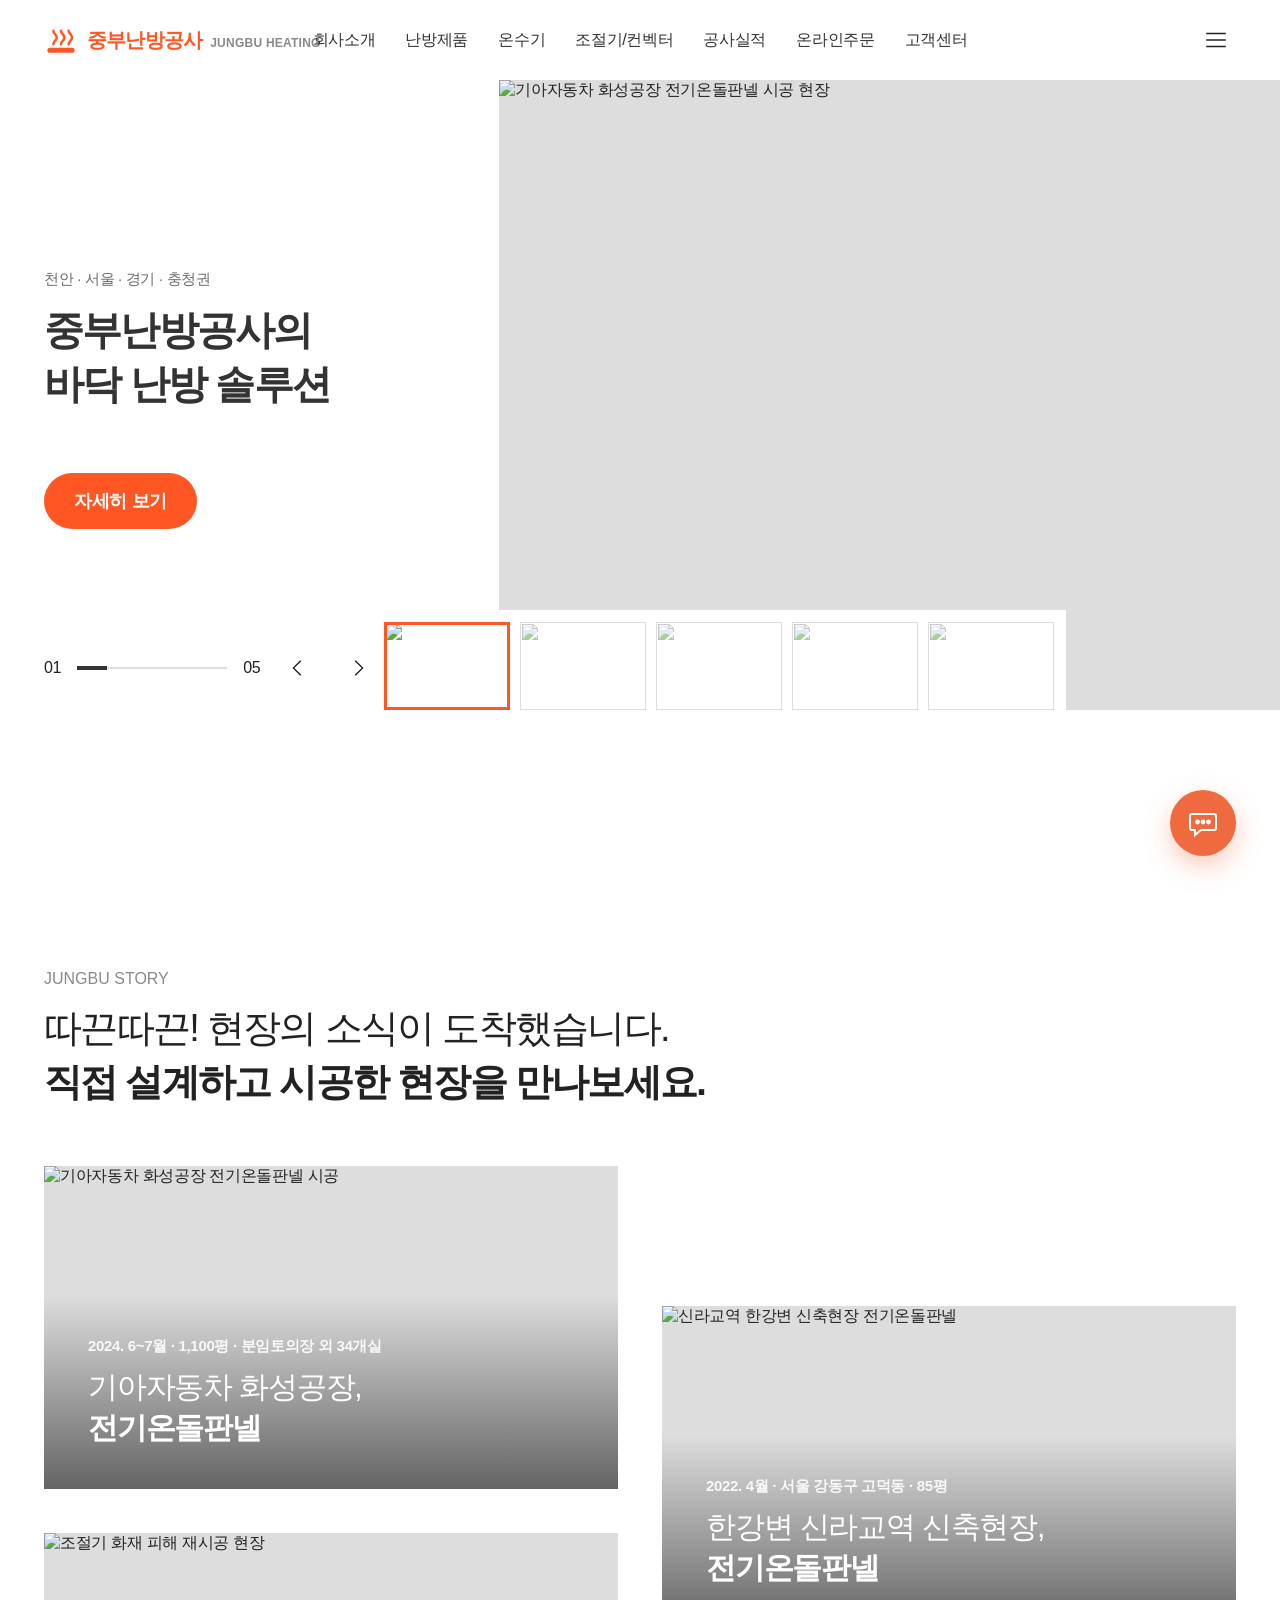
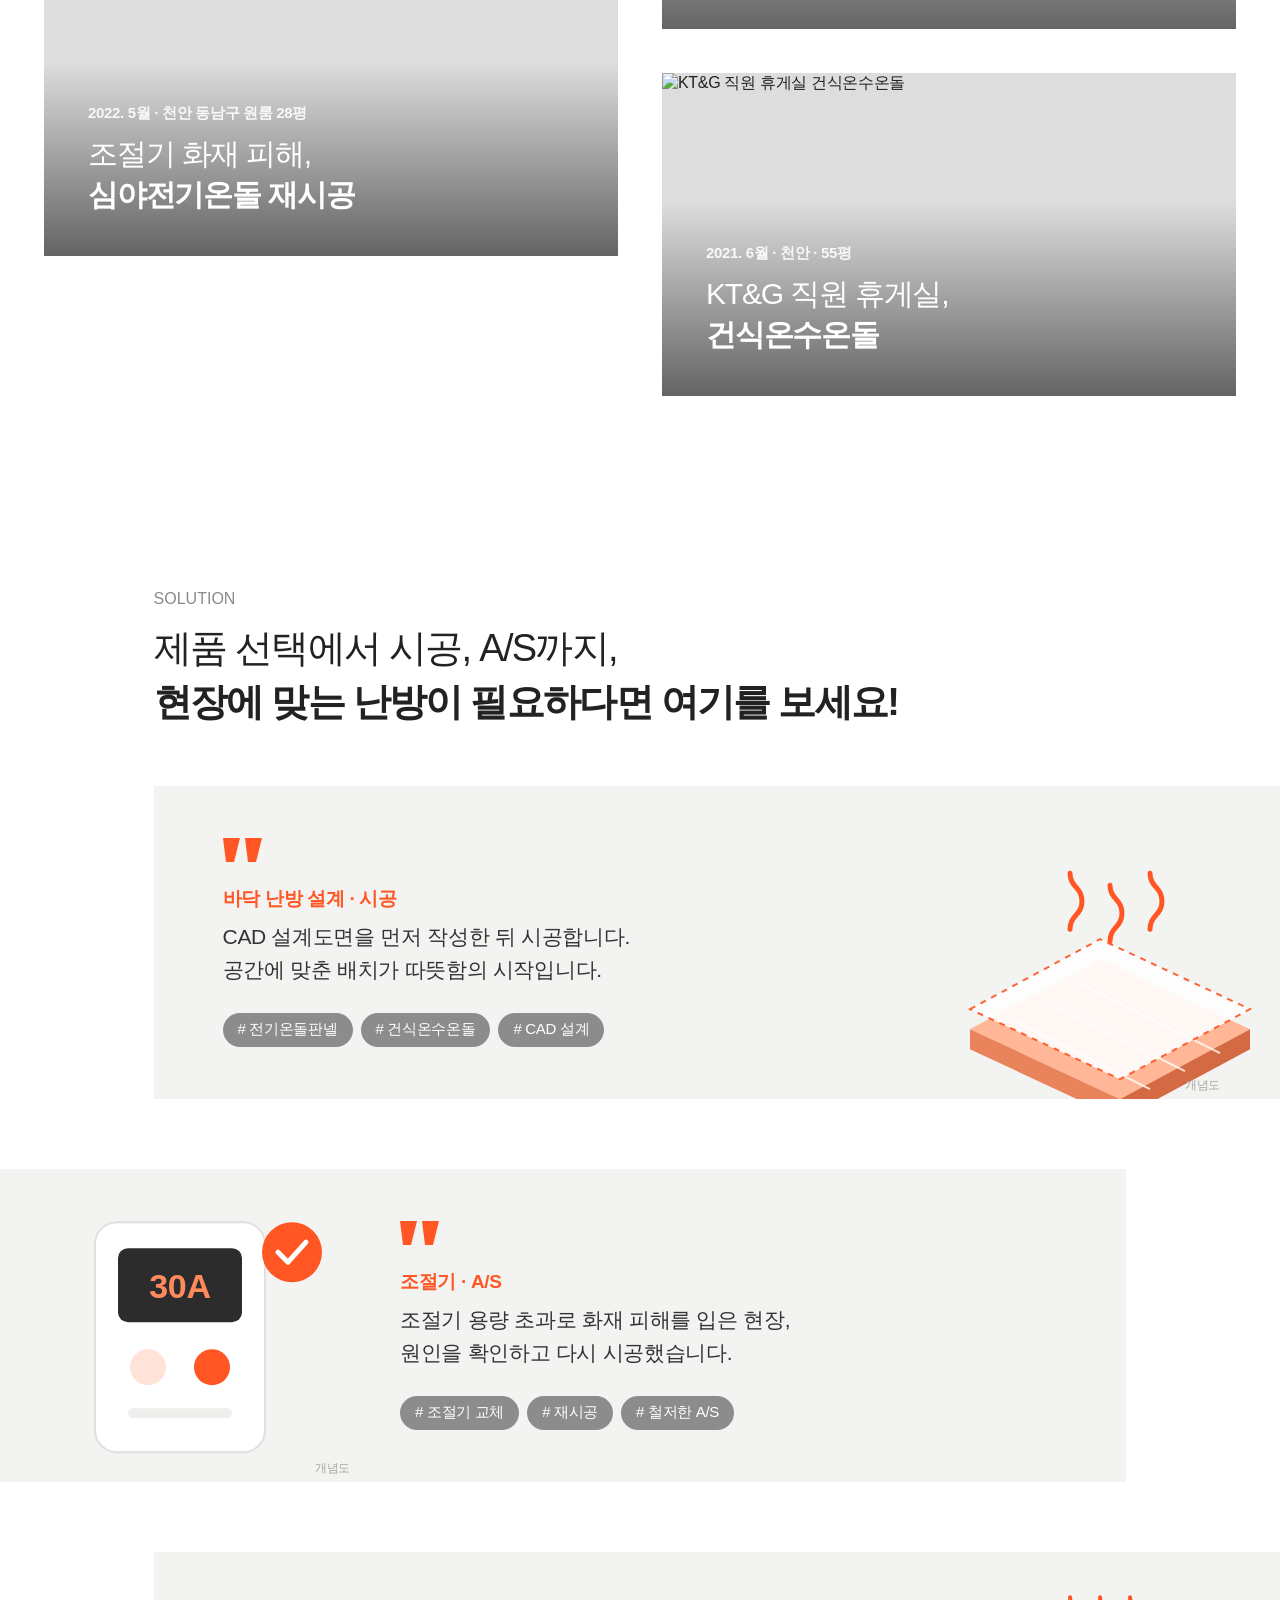
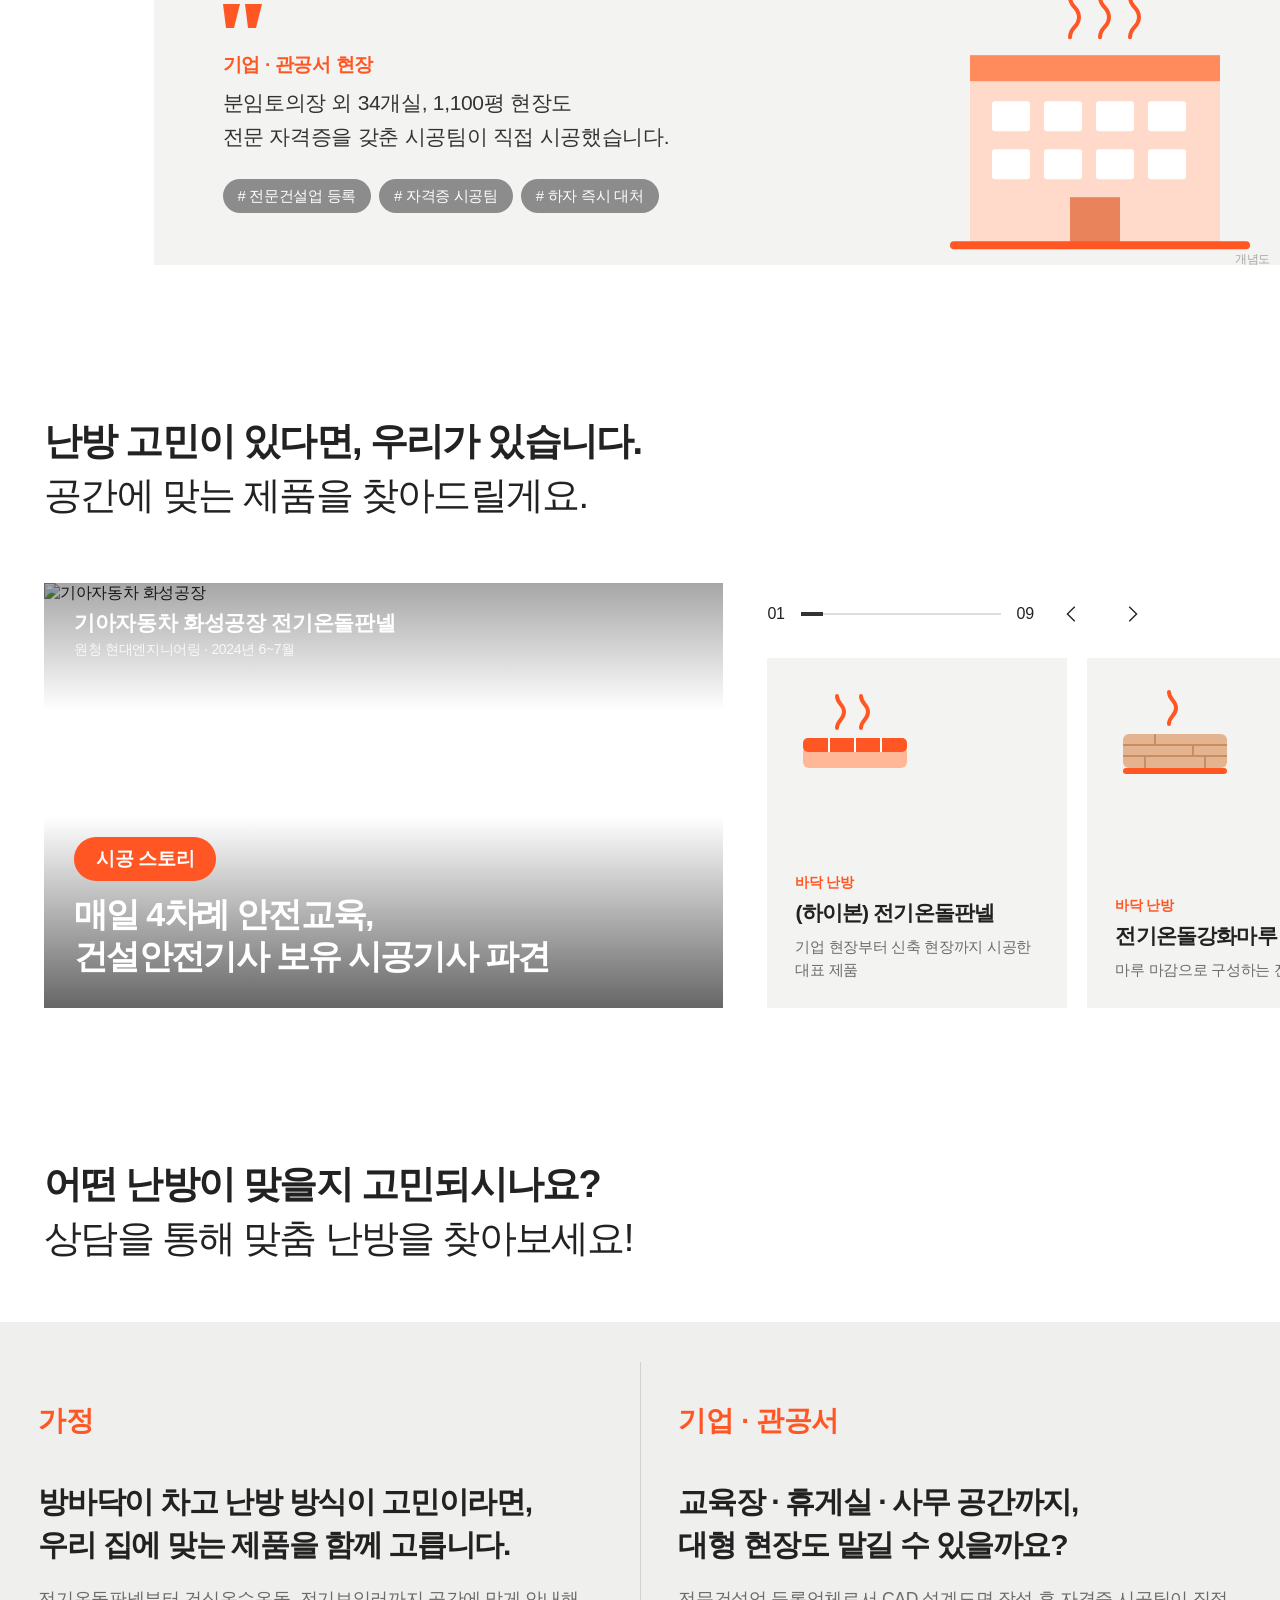
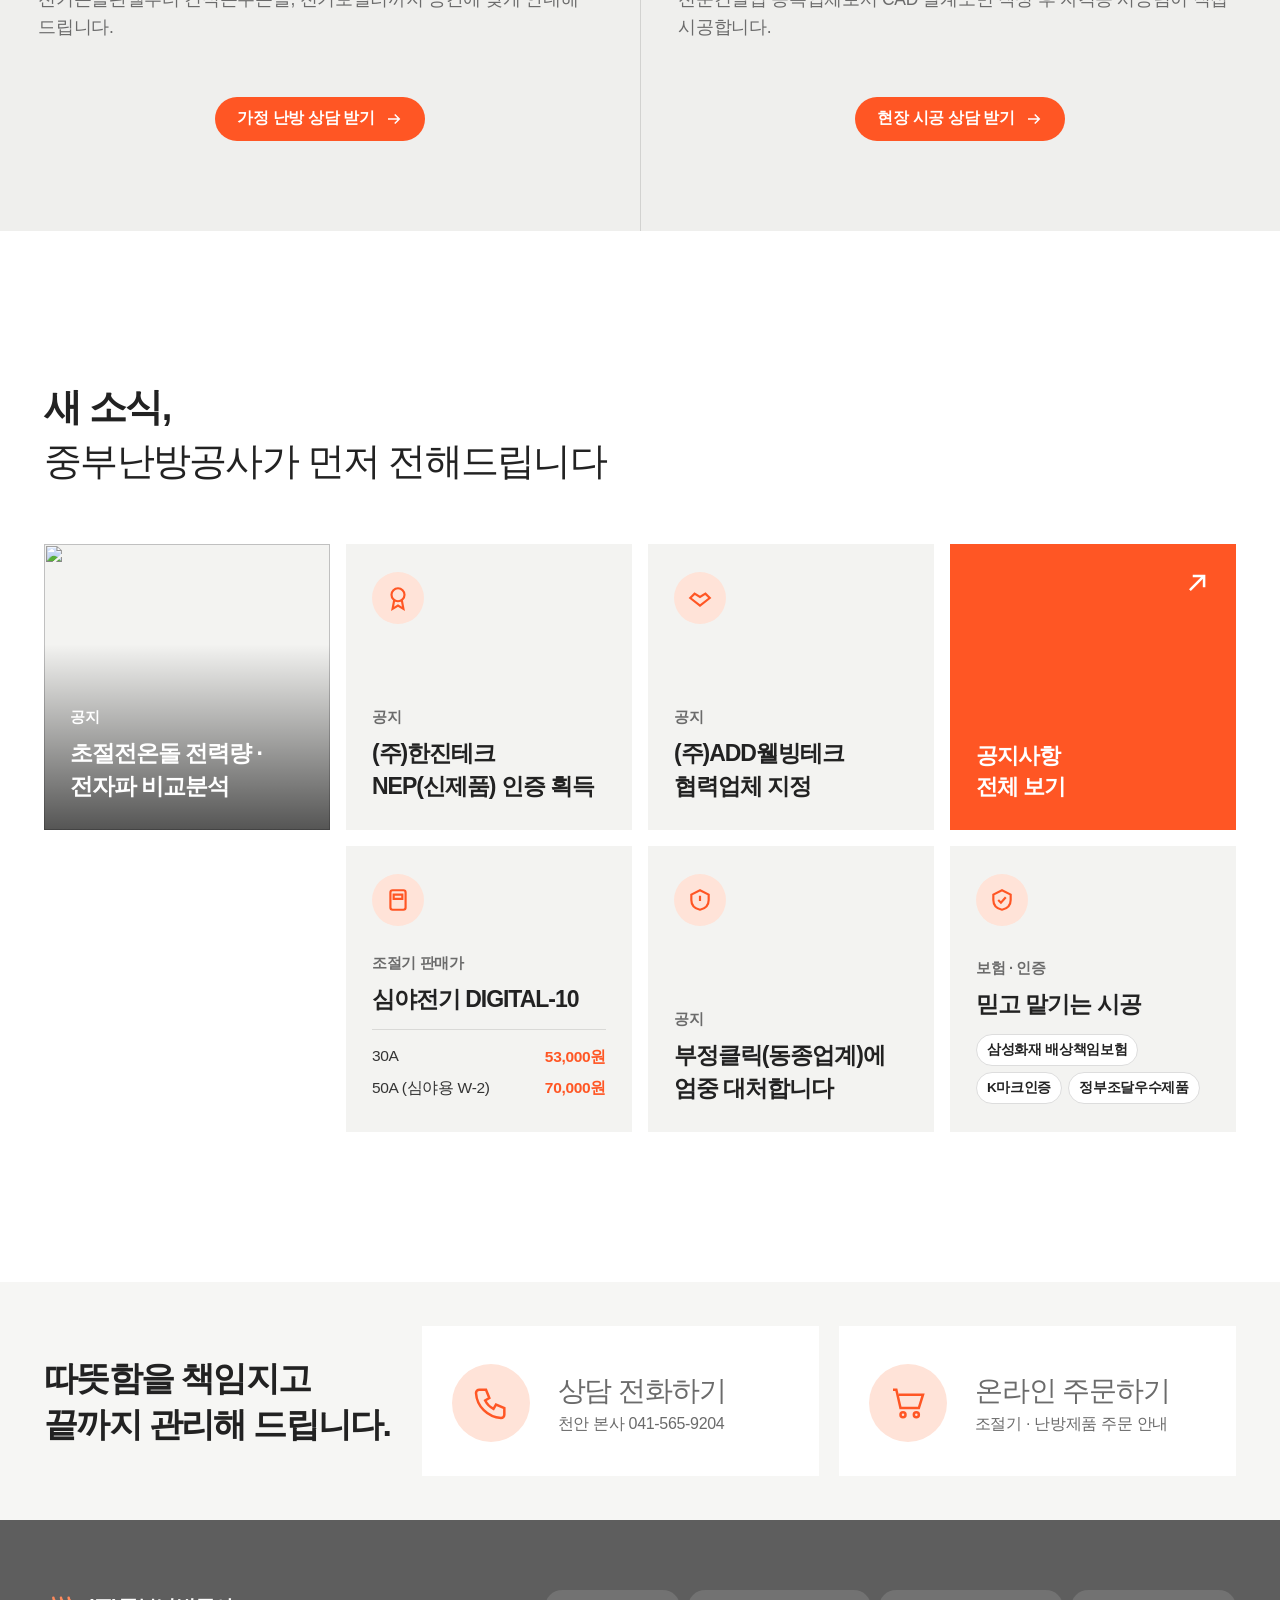
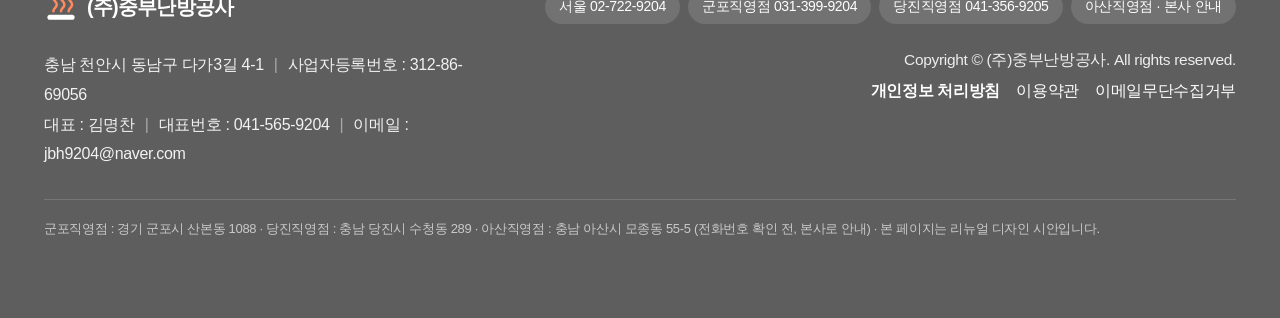
==== b.html @ 0372241b "A·B 시안 페이지 추가" ====
<!doctype html>
<html lang="ko">
<head>
<meta name="robots" content="noindex,nofollow">
<meta charset="utf-8">
<meta name="viewport" content="width=device-width, initial-scale=1">
<title>중부난방공사 · B안 360 솔루션 스타일</title>
<link rel="preconnect" href="https://cdn.jsdelivr.net">
<link rel="stylesheet" href="https://cdn.jsdelivr.net/gh/orioncactus/pretendard@v1.3.9/dist/web/variable/pretendardvariable-dynamic-subset.min.css">
<style>
:root{--or:#FF5624;--or2:#F06A3F;--ink:#222;--ink2:#333;--sub:#6B6B6B;--gr:#F3F3F1;--gr2:#EFEFED;--line:#E2E2E0;--pad:70px}
*{box-sizing:border-box;margin:0;padding:0}
html{scroll-behavior:smooth}
body{font-family:"Pretendard Variable",Pretendard,-apple-system,sans-serif;color:var(--ink);background:#fff;letter-spacing:-.02em;-webkit-font-smoothing:antialiased;overflow-x:hidden;word-break:keep-all}
body.no-scroll{overflow:hidden}
a{color:inherit;text-decoration:none}
button{font:inherit;color:inherit;background:none;border:0;cursor:pointer}
img{display:block;max-width:100%}
ul{list-style:none}
.wrap{padding:0 var(--pad)}

/* header */
.hd{position:fixed;left:0;right:0;top:0;z-index:50;height:80px;display:flex;align-items:center;padding:0 var(--pad);transition:background .3s,box-shadow .3s}
.hd.is-scrolled{background:rgba(255,255,255,.88);backdrop-filter:blur(10px);-webkit-backdrop-filter:blur(10px)}
.logo{display:flex;align-items:center;gap:9px;transition:opacity .3s}
.logo svg{width:34px;height:34px}
.logo b{font-size:20px;font-weight:800;color:var(--or);letter-spacing:-.04em}
.logo small{font-size:12px;color:#8a8a8a;font-weight:600;margin-left:8px;letter-spacing:.02em}
.hd .logo{opacity:0;pointer-events:none}
.hd.is-scrolled .logo{opacity:1;pointer-events:auto}
.gnb{position:absolute;left:50%;transform:translateX(-50%);display:flex;gap:46px}
.gnb a{font-size:17px;font-weight:500;color:var(--ink2);white-space:nowrap;padding:6px 0;position:relative}
.gnb a::after{content:"";position:absolute;left:0;right:0;bottom:0;height:2px;background:var(--or);transform:scaleX(0);transition:transform .25s}
.gnb a:hover::after{transform:scaleX(1)}
.hd-r{margin-left:auto;display:flex;align-items:center;gap:18px}
.ic-btn{width:40px;height:40px;display:grid;place-items:center}
.ic-btn svg{width:26px;height:26px}
.hd-tel{display:none}

/* drawer */
.drawer{position:fixed;inset:0;z-index:90;background:#fff;opacity:0;visibility:hidden;transition:.3s;overflow:auto}
.drawer.open{opacity:1;visibility:visible}
.drawer-hd{height:80px;display:flex;align-items:center;justify-content:space-between;padding:0 var(--pad)}
.drawer-bd{padding:40px var(--pad) 60px;display:grid;grid-template-columns:repeat(4,1fr);gap:44px 40px}
.drawer-bd h3{font-size:22px;font-weight:700;margin-bottom:16px}
.drawer-bd li a{display:block;font-size:16px;color:var(--sub);padding:6px 0}
.drawer-bd li a:hover{color:var(--or)}
.drawer-tel{grid-column:1/-1;border-top:1px solid var(--line);padding-top:28px;display:flex;flex-wrap:wrap;gap:12px}

/* pill btn */
.pill{display:inline-flex;align-items:center;gap:10px;height:56px;padding:0 30px;border-radius:999px;background:var(--or);color:#fff;font-size:18px;font-weight:700;transition:background .2s}
.pill:hover{background:#E8481A}
.pill svg{width:18px;height:18px}
.pill--sm{height:44px;font-size:15.5px;padding:0 22px}
.chip{display:inline-flex;align-items:center;height:42px;padding:0 18px;border-radius:999px;border:1px solid var(--line);font-size:15px;font-weight:600;background:#fff}
.chip:hover{border-color:var(--or);color:var(--or)}

/* hero */
.hero{position:relative;height:820px;padding-top:80px}
.hero-ph{position:absolute;left:39%;right:0;top:80px;bottom:110px;overflow:hidden;background:#ddd}
.hero-ph img{position:absolute;inset:0;width:100%;height:100%;object-fit:cover;opacity:0;transition:opacity .9s ease,transform 6s ease;transform:scale(1.04)}
.hero-ph img.on{opacity:1;transform:scale(1)}
.hero-txt{position:absolute;left:var(--pad);top:270px;width:min(36%,500px)}
.hero-txt .cap{display:block;font-size:15px;color:var(--sub);margin-bottom:14px;font-weight:500}
.hero-txt h1{font-size:46px;line-height:1.36;font-weight:700;letter-spacing:-.045em;color:var(--ink2);min-height:126px}
.hero-txt .pill{margin-top:44px}
.h-slide{display:none}
.h-slide.on{display:block;animation:fadeUp .7s ease}
@keyframes fadeUp{from{opacity:0;transform:translateY(14px)}to{opacity:1;transform:none}}
.hero-ctrl{position:absolute;left:var(--pad);bottom:130px;display:flex;align-items:center;gap:16px;font-size:16px;font-weight:500}
.prog{width:150px;height:2px;background:#DDD;position:relative}
.prog i{position:absolute;left:0;top:-1px;height:4px;background:var(--ink2);width:20%;transition:width .5s}
.arw{width:44px;height:44px;display:grid;place-items:center}
.arw svg{width:22px;height:22px}
.hero-thumbs{position:absolute;left:30%;bottom:110px;display:flex;gap:10px;background:#fff;padding:12px 12px 0 0}
.hero-thumbs button{width:126px;height:88px;overflow:hidden;position:relative;opacity:.55;transition:opacity .25s}
.hero-thumbs button.on{opacity:1}
.hero-thumbs button.on::after{content:"";position:absolute;inset:0;border:3px solid var(--or)}
.hero-thumbs img{width:100%;height:100%;object-fit:cover}

/* sections */
.sec{padding-top:150px}
.lab{font-size:16px;color:#8A8A8A;font-weight:500;letter-spacing:0;margin-bottom:14px;display:block}
.h2{font-size:38px;line-height:1.42;font-weight:300;letter-spacing:-.045em}
.h2 b{font-weight:700;display:block}
.h2--bf b{display:inline}
.lead{font-size:18px;color:var(--sub);margin-top:16px;line-height:1.6}

/* story */
.story{display:grid;grid-template-columns:1fr 1fr;gap:0 44px;margin-top:56px}
.story .col2{padding-top:140px}
.st-card{position:relative;display:block;overflow:hidden;aspect-ratio:16/9;margin-bottom:44px;background:#ddd}
.st-card img{width:100%;height:100%;object-fit:cover;transition:transform .6s}
.st-card:hover img{transform:scale(1.04)}
.st-card::before{content:"";position:absolute;inset:0;background:linear-gradient(180deg,rgba(0,0,0,0) 40%,rgba(0,0,0,.55));z-index:1}
.st-card .t{position:absolute;left:44px;bottom:40px;right:40px;color:#fff;z-index:2}
.st-card .t small{display:block;font-size:15px;font-weight:600;margin-bottom:10px;opacity:.9}
.st-card .t strong{display:block;font-size:30px;line-height:1.38;font-weight:300;letter-spacing:-.04em}
.st-card .t strong b{font-weight:700}
.ref-note{position:absolute;right:14px;top:12px;z-index:2;font-size:12px;background:rgba(0,0,0,.45);color:#fff;padding:3px 8px;border-radius:4px}

/* solution */
.sol-head{padding-left:25.5%}
.sol{margin-top:56px;display:flex;flex-direction:column;gap:70px}
.sol-p{position:relative;background:var(--gr);display:grid;grid-template-columns:1fr 360px;align-items:end;min-height:300px}
.sol-p:nth-child(odd){margin-left:25%}
.sol-p:nth-child(even){margin-right:23%;grid-template-columns:360px 1fr}
.sol-p .tx{padding:52px 60px 52px 9%}
.sol-p:nth-child(even) .tx{order:2;padding-left:40px}
.q{width:40px;height:24px;color:var(--or)}
.sol-p .k{display:block;color:var(--or);font-size:19px;font-weight:700;margin:20px 0 8px}
.sol-p p{font-size:21px;line-height:1.6;color:var(--ink2)}
.tags{display:flex;flex-wrap:wrap;gap:8px;margin-top:26px}
.tags span{height:34px;padding:0 15px;border-radius:999px;background:#8C8C8C;color:#fff;font-size:15px;display:inline-flex;align-items:center}
.sol-p .il{align-self:stretch;position:relative}
.sol-p .il svg{position:absolute;left:0;right:0;bottom:0;width:100%;height:calc(100% + 40px)}

/* help: photo + product slider */
.help{display:grid;grid-template-columns:57% 1fr;gap:44px;margin-top:60px;align-items:end}
.help-ph{position:relative;aspect-ratio:16/10;overflow:hidden;display:block}
.help-ph img{width:100%;height:100%;object-fit:cover}
.help-ph::before{content:"";position:absolute;inset:0;background:linear-gradient(180deg,rgba(0,0,0,.35),rgba(0,0,0,0) 30%,rgba(0,0,0,0) 55%,rgba(0,0,0,.6))}
.help-ph .top{position:absolute;left:30px;top:26px;color:#fff;z-index:1;font-size:21px;font-weight:700}
.help-ph .top small{display:block;font-size:14px;font-weight:500;opacity:.85;margin-top:4px}
.help-ph .bt{position:absolute;left:30px;bottom:30px;z-index:1;color:#fff}
.help-ph .badge{display:inline-flex;height:44px;align-items:center;padding:0 22px;border-radius:999px;background:var(--or);font-size:19px;font-weight:700;margin-bottom:12px}
.help-ph .bt strong{display:block;font-size:34px;font-weight:800;letter-spacing:-.05em;line-height:1.25}
.pslide{min-width:0;margin-right:calc(var(--pad) * -1)}
#product{overflow:hidden}
.pslide-ctrl{display:flex;align-items:center;gap:16px;font-size:16px;font-weight:500;margin-bottom:22px}
.pslide-ctrl .prog{width:200px}
.ptrack{display:flex;gap:20px;overflow:hidden;scroll-behavior:smooth}
.pcard{flex:0 0 300px;background:var(--gr);padding:30px 28px 26px;display:flex;flex-direction:column;min-height:350px}
.pcard svg{width:120px;height:96px;margin-bottom:auto}
.pcard small{color:var(--or);font-weight:700;font-size:14px;margin-top:26px}
.pcard strong{font-size:21px;line-height:1.4;font-weight:700;margin-top:6px;letter-spacing:-.04em}
.pcard span{font-size:15px;color:var(--sub);margin-top:8px;line-height:1.55}

/* diagnose */
.diag-head{padding-top:150px;padding-bottom:56px}
.diag{background:var(--gr2);display:grid;grid-template-columns:1fr 1fr}
.diag > div{padding:80px 6% 90px;position:relative;display:flex;flex-direction:column}
.diag > div + div::before{content:"";position:absolute;left:0;top:40px;bottom:0;width:1px;background:#D2D2D0}
.diag .k{color:var(--or);font-size:28px;font-weight:700}
.diag h3{font-size:30px;line-height:1.45;font-weight:700;margin:40px 0 18px;letter-spacing:-.045em}
.diag p{font-size:17.5px;color:var(--sub);line-height:1.6}
.diag .pill{align-self:center;margin-top:56px}

/* news grid */
.news{display:grid;grid-template-columns:repeat(4,1fr);gap:16px;margin-top:56px}
.nc{position:relative;aspect-ratio:1/1;overflow:hidden;display:flex;flex-direction:column;justify-content:flex-end;padding:28px 26px;background:var(--gr)}
.nc img{position:absolute;inset:0;width:100%;height:100%;object-fit:cover}
.nc.ph::before{content:"";position:absolute;inset:0;background:linear-gradient(180deg,rgba(0,0,0,0) 35%,rgba(0,0,0,.65));z-index:1}
.nc > *:not(img){position:relative;z-index:2}
.nc small{font-size:14.5px;font-weight:600;color:var(--sub);margin-bottom:10px}
.nc strong{font-size:23px;line-height:1.42;font-weight:700;letter-spacing:-.045em}
.nc.ph small,.nc.ph strong{color:#fff}
.nc .ico{position:absolute;left:26px;top:28px;width:52px;height:52px;border-radius:50%;background:#FFE3D8;display:grid;place-items:center;color:var(--or)}
.nc .ico svg{width:26px;height:26px}
.nc.or{background:var(--or);color:#fff;width:50%;justify-self:start}
.nc.or strong{font-size:22px}
.nc.or .ar{position:absolute;right:22px;top:22px;width:34px;height:34px}
.nc.or{width:auto}
.nc.price ul{margin-top:14px;border-top:1px solid #D9D9D7;padding-top:12px}
.nc.price li{display:flex;justify-content:space-between;font-size:15.5px;padding:5px 0;color:var(--ink2)}
.nc.price li b{color:var(--or)}
.nc .badges{display:flex;flex-wrap:wrap;gap:6px;margin-top:14px}
.nc .badges span{font-size:13.5px;font-weight:600;padding:6px 10px;border-radius:999px;background:#fff;border:1px solid #DDD}
.news .sp{grid-column:1}

/* cta band */
.cta{background:#F6F6F4;margin-top:150px;padding:44px var(--pad);display:grid;grid-template-columns:30% 1fr 1fr;gap:20px;align-items:center}
.cta h2{font-size:34px;line-height:1.38;font-weight:700;letter-spacing:-.05em}
.cta a{background:#fff;display:flex;align-items:center;gap:28px;padding:34px 30px;min-height:140px;transition:box-shadow .2s}
.cta a:hover{box-shadow:0 8px 30px rgba(0,0,0,.07)}
.cta .ci{flex:0 0 78px;height:78px;border-radius:50%;background:#FFE3D8;display:grid;place-items:center;color:var(--or)}
.cta .ci svg{width:40px;height:40px}
.cta strong{display:block;font-size:28px;font-weight:500;letter-spacing:-.04em}
.cta span{display:block;font-size:16px;color:var(--sub);margin-top:4px}

/* footer */
.ft{background:#5E5E5E;color:#fff;padding:70px var(--pad) 80px;display:grid;grid-template-columns:1fr auto;gap:30px 60px}
.ft .logo b{color:#fff}
.ft .logo small{color:#ddd}
.ft address{font-style:normal;font-size:16px;line-height:1.85;margin-top:26px;color:#F2F2F2}
.ft address i{font-style:normal;opacity:.5;margin:0 10px}
.ft-r{text-align:right;display:flex;flex-direction:column;align-items:flex-end}
.ft-tels{display:flex;flex-wrap:wrap;gap:8px;justify-content:flex-end}
.ft-tels a{font-size:14px;padding:8px 14px;border-radius:999px;background:rgba(255,255,255,.12)}
.ft-tels a:hover{background:rgba(255,255,255,.22)}
.ft-r p{font-size:15.5px;margin-top:26px;color:#EEE}
.ft-links{display:flex;gap:16px;margin-top:10px;font-size:15.5px}
.ft-links a:first-child{font-weight:700}
.ft-note{grid-column:1/-1;font-size:13px;color:#C9C9C9;border-top:1px solid rgba(255,255,255,.15);padding-top:20px}

/* floating chat */
.fab{position:fixed;right:44px;bottom:44px;z-index:60;width:66px;height:66px;border-radius:50%;background:var(--or2);color:#fff;display:grid;place-items:center;box-shadow:0 10px 26px rgba(240,106,63,.35)}
.fab svg{width:34px;height:34px}
.fab-pop{position:fixed;right:44px;bottom:124px;z-index:60;width:300px;background:#fff;border-radius:18px;box-shadow:0 18px 50px rgba(0,0,0,.16);padding:22px 22px 14px;opacity:0;visibility:hidden;transform:translateY(10px);transition:.25s}
.fab-pop.open{opacity:1;visibility:visible;transform:none}
.fab-pop h4{font-size:18px;font-weight:700}
.fab-pop p{font-size:14px;color:var(--sub);margin:4px 0 12px}
.fab-pop a{display:flex;justify-content:space-between;padding:11px 2px;border-top:1px solid #EEE;font-size:15px}
.fab-pop a b{color:var(--or);font-weight:700}
.fab-pop .na{font-size:12.5px;color:#999;padding:8px 2px 0;margin:0}

/* responsive */
@media (max-width:1280px){
  :root{--pad:44px}
  .gnb{gap:30px}.gnb a{font-size:16px}
  .hero-txt h1{font-size:40px}
  .sol-p:nth-child(odd){margin-left:12%}.sol-p:nth-child(even){margin-right:12%}
  .sol-head{padding-left:12%}
}
@media (max-width:1080px){
  .gnb{display:none}
  .hd .logo{opacity:1;pointer-events:auto}
  .hd-tel{display:grid}
}
@media (max-width:900px){
  :root{--pad:20px}
  .hd{height:62px;background:rgba(255,255,255,.94)}
  .logo b{font-size:18px}.logo svg{width:30px;height:30px}.hd .logo small{display:none}
  .hero{height:auto;padding-top:62px}
  .hero-txt{position:relative;left:auto;top:auto;width:auto;padding:36px var(--pad) 0}
  .hero-txt h1{font-size:30px;min-height:82px}
  .hero-txt .pill{margin-top:22px;height:48px;font-size:16px;padding:0 24px}
  .hero-ph{position:relative;left:auto;top:auto;bottom:auto;height:260px;margin-top:30px;margin-left:var(--pad)}
  .hero-thumbs{display:none}
  .hero-ctrl{position:relative;left:auto;bottom:auto;padding:18px var(--pad) 0}
  .prog{flex:1}
  .sec{padding-top:90px}
  .h2{font-size:26px}
  .lab{font-size:14px}
  .story{grid-template-columns:1fr;margin-top:32px}
  .story .col2{padding-top:0}
  .st-card{margin-bottom:16px}
  .st-card .t{left:20px;bottom:20px;right:20px}
  .st-card .t strong{font-size:21px}
  .sol-head{padding-left:var(--pad)}
  .sol{gap:16px;margin-top:32px}
  .sol-p,.sol-p:nth-child(even),.sol-p:nth-child(odd){grid-template-columns:1fr;margin:0}
  .sol-p .tx,.sol-p:nth-child(even) .tx{order:2;padding:0 var(--pad) 34px}
  .sol-p .il{order:1;height:190px}
  .sol-p .il svg{height:100%}
  .sol-p p{font-size:17px}
  .tags span{font-size:13.5px;height:30px;padding:0 12px}
  .help{grid-template-columns:1fr;gap:34px;margin-top:32px}
  .help-ph .bt strong{font-size:22px}.help-ph .top{font-size:17px;left:20px;top:18px}.help-ph .bt{left:20px;bottom:20px}
  .help-ph .badge{height:36px;font-size:15px;padding:0 16px}
  .help-ph{aspect-ratio:4/3}
  .pslide{margin-right:calc(var(--pad) * -1)}
  .pslide-ctrl .prog{flex:1;width:auto}
  .ptrack{overflow-x:auto;scroll-snap-type:x mandatory;padding-right:var(--pad);scrollbar-width:none}
  .ptrack::-webkit-scrollbar{display:none}
  .pcard{flex-basis:240px;min-height:290px;scroll-snap-align:start}
  .diag-head{padding-top:90px;padding-bottom:32px}
  .diag{grid-template-columns:1fr}
  .diag > div{padding:44px var(--pad) 50px}
  .diag > div + div::before{left:var(--pad);right:var(--pad);top:0;width:auto;height:1px}
  .diag .k{font-size:22px}
  .diag h3{font-size:22px;margin:20px 0 12px}
  .diag p{font-size:15.5px}
  .diag .pill{align-self:flex-start;margin-top:26px}
  .news{grid-template-columns:1fr 1fr;gap:10px;margin-top:32px}
  .news .sp{display:none}
  .nc{padding:18px 16px}
  .nc strong{font-size:17px}
  .nc small{font-size:12.5px}
  .nc .ico{left:16px;top:18px;width:42px;height:42px}
  .nc.price,.nc.cert{grid-column:1/-1;aspect-ratio:auto;min-height:0}
  .nc.wide{grid-column:1/-1;aspect-ratio:auto;min-height:170px}
  .nc .ico{position:relative;left:auto;top:auto;margin-bottom:auto;flex:none}
  .nc.price .ico,.nc.cert .ico,.nc.wide .ico{margin-bottom:20px}
  .ft address br{display:none}
  .cta{grid-template-columns:1fr;margin-top:90px;padding:40px var(--pad)}
  .cta h2{font-size:24px;margin-bottom:6px}
  .cta a{padding:22px 20px;gap:18px;min-height:0}
  .cta .ci{flex-basis:58px;height:58px}.cta .ci svg{width:30px;height:30px}
  .cta strong{font-size:21px}.cta span{font-size:14px}
  .ft{grid-template-columns:1fr;padding:50px var(--pad) 110px}
  .ft address{font-size:14px}
  .ft address i{display:none}
  .ft address span{display:block}
  .ft-r{align-items:flex-start;text-align:left}
  .ft-tels{justify-content:flex-start}
  .fab{right:18px;bottom:18px;width:58px;height:58px}
  .fab-pop{right:18px;left:18px;width:auto;bottom:90px}
  .drawer-hd{height:62px}
  .drawer-bd{grid-template-columns:1fr 1fr;gap:30px 20px;padding:20px var(--pad) 40px}
  .drawer-bd h3{font-size:18px;margin-bottom:8px}
  .drawer-bd li a{font-size:14.5px;padding:4px 0}
}
</style>
</head>
<body>

<header class="hd" id="hd">
  <a class="logo" href="#top" aria-label="중부난방공사 홈">
    <svg viewBox="0 0 40 40" aria-hidden="true"><rect x="4" y="29" width="32" height="6" rx="3" fill="#FF5624"/><path d="M11 25c0-4 4-4 4-8s-4-4-4-8M20 25c0-4 4-4 4-8s-4-4-4-8M29 25c0-4 4-4 4-8s-4-4-4-8" fill="none" stroke="#FF5624" stroke-width="3" stroke-linecap="round"/></svg>
    <span><b>중부난방공사</b><small>JUNGBU HEATING</small></span>
  </a>
  <nav class="gnb" aria-label="주메뉴">
    <a href="#">회사소개</a><a href="#product">난방제품</a><a href="#product">온수기</a><a href="#news">조절기/컨벡터</a><a href="#story">공사실적</a><a href="#">온라인주문</a><a href="#contact">고객센터</a>
  </nav>
  <div class="hd-r">
    <a class="ic-btn hd-tel" href="tel:041-565-9204" aria-label="전화 상담 041-565-9204"><svg viewBox="0 0 24 24" fill="none" stroke="currentColor" stroke-width="1.6"><path d="M5 4h4l2 5-2.5 1.5a11 11 0 0 0 5 5L15 13l5 2v4a2 2 0 0 1-2 2A16 16 0 0 1 3 6a2 2 0 0 1 2-2"/></svg></a>
    <button class="ic-btn" id="menuBtn" aria-label="전체메뉴 열기" aria-expanded="false"><svg viewBox="0 0 24 24" fill="none" stroke="currentColor" stroke-width="1.6"><path d="M3 6h18M3 12h18M3 18h18"/></svg></button>
  </div>
</header>

<div class="drawer" id="drawer" aria-hidden="true">
  <div class="drawer-hd">
    <a class="logo" href="#top"><svg viewBox="0 0 40 40" aria-hidden="true"><rect x="4" y="29" width="32" height="6" rx="3" fill="#FF5624"/><path d="M11 25c0-4 4-4 4-8s-4-4-4-8M20 25c0-4 4-4 4-8s-4-4-4-8M29 25c0-4 4-4 4-8s-4-4-4-8" fill="none" stroke="#FF5624" stroke-width="3" stroke-linecap="round"/></svg><span><b>중부난방공사</b></span></a>
    <button class="ic-btn" id="closeBtn" aria-label="전체메뉴 닫기"><svg viewBox="0 0 24 24" fill="none" stroke="currentColor" stroke-width="1.6"><path d="M5 5l14 14M19 5L5 19"/></svg></button>
  </div>
  <div class="drawer-bd">
    <div><h3>회사소개</h3><ul><li><a href="#">인사말</a></li><li><a href="#">인증 현황</a></li><li><a href="#contact">직영점 안내</a></li></ul></div>
    <div><h3>난방제품</h3><ul><li><a href="#product">(하이본) 전기온돌판넬</a></li><li><a href="#product">전기온돌강화마루</a></li><li><a href="#product">(방고래) 건식온수온돌</a></li><li><a href="#product">온돌400 · 500 · 800</a></li></ul></div>
    <div><h3>온수기</h3><ul><li><a href="#product">고성능 전기온수기</a></li><li><a href="#product">전기보일러</a></li></ul></div>
    <div><h3>조절기/컨벡터</h3><ul><li><a href="#news">심야전기 조절기</a></li><li><a href="#news">각종 전기조절기</a></li><li><a href="#">컨벡터</a></li></ul></div>
    <div><h3>공사실적</h3><ul><li><a href="#story">시공 사례</a></li></ul></div>
    <div><h3>온라인주문</h3><ul><li><a href="#">주문하기</a></li></ul></div>
    <div><h3>고객센터</h3><ul><li><a href="#news">공지사항</a></li><li><a href="#contact">상담 · A/S 문의</a></li></ul></div>
    <div class="drawer-tel">
      <a class="chip" href="tel:041-565-9204">천안 본사 041-565-9204</a>
      <a class="chip" href="tel:02-722-9204">서울 02-722-9204</a>
      <a class="chip" href="tel:031-399-9204">군포직영점 031-399-9204</a>
      <a class="chip" href="tel:041-356-9205">당진직영점 041-356-9205</a>
    </div>
  </div>
</div>

<main id="top">
  <!-- HERO -->
  <section class="hero" aria-label="메인 슬라이드">
    <div class="hero-ph" id="heroPh">
      <img class="on" src="assets/kia-panel2.jpg" alt="기아자동차 화성공장 전기온돌판넬 시공 현장">
      <img src="assets/kia-finish.jpg" alt="기아자동차 화성공장 마감 공사 현장">
      <img src="assets/kia-control.jpg" alt="실별 온도 조절기 설치 모습">
      <img src="assets/ktng.jpg" alt="KT&amp;G 직원 휴게실 건식온수온돌 시공 현장">
      <img src="assets/kia-gate.jpg" alt="기아자동차 화성공장 정문">
    </div>
    <div class="hero-txt">
      <div class="h-slide on"><span class="cap">천안 · 서울 · 경기 · 충청권</span><h1>중부난방공사의<br>바닥 난방 솔루션</h1></div>
      <div class="h-slide"><span class="cap">기아자동차 화성공장 · 2024</span><h1>1,100평 현장도<br>설계부터 마감까지</h1></div>
      <div class="h-slide"><span class="cap">조절기 / 컨벡터</span><h1>조절기 하나까지<br>꼼꼼하게 챙깁니다</h1></div>
      <div class="h-slide"><span class="cap">KT&amp;G 직원 휴게실 · 건식온수온돌</span><h1>쉬는 공간의 바닥을<br>따뜻하게</h1></div>
      <div class="h-slide"><span class="cap">기업 · 관공서</span><h1>전문 시공팀이<br>직접 시공합니다</h1></div>
      <a class="pill" href="#solution">자세히 보기</a>
    </div>
    <div class="hero-ctrl">
      <span id="hCur">01</span><span class="prog"><i id="hBar"></i></span><span>05</span>
      <button class="arw" id="hPrev" aria-label="이전 슬라이드"><svg viewBox="0 0 24 24" fill="none" stroke="currentColor" stroke-width="1.5"><path d="M15 4l-8 8 8 8"/></svg></button>
      <button class="arw" id="hNext" aria-label="다음 슬라이드"><svg viewBox="0 0 24 24" fill="none" stroke="currentColor" stroke-width="1.5"><path d="M9 4l8 8-8 8"/></svg></button>
    </div>
    <div class="hero-thumbs" id="hThumbs">
      <button class="on" aria-label="1번 슬라이드"><img src="assets/kia-panel2.jpg" alt=""></button>
      <button aria-label="2번 슬라이드"><img src="assets/kia-finish.jpg" alt=""></button>
      <button aria-label="3번 슬라이드"><img src="assets/kia-control.jpg" alt=""></button>
      <button aria-label="4번 슬라이드"><img src="assets/ktng.jpg" alt=""></button>
      <button aria-label="5번 슬라이드"><img src="assets/kia-gate.jpg" alt=""></button>
    </div>
  </section>

  <!-- STORY -->
  <section class="sec wrap" id="story">
    <span class="lab">JUNGBU STORY</span>
    <h2 class="h2">따끈따끈! 현장의 소식이 도착했습니다.<b>직접 설계하고 시공한 현장을 만나보세요.</b></h2>
    <div class="story">
      <div class="col1">
        <a class="st-card" href="#"><img src="assets/kia-panel.jpg" alt="기아자동차 화성공장 전기온돌판넬 시공"><span class="t"><small>2024. 6~7월 · 1,100평 · 분임토의장 외 34개실</small><strong>기아자동차 화성공장,<br><b>전기온돌판넬</b></strong></span></a>
        <a class="st-card" href="#"><img src="assets/refire.jpg" alt="조절기 화재 피해 재시공 현장"><span class="t"><small>2022. 5월 · 천안 동남구 원룸 28평</small><strong>조절기 화재 피해,<br><b>심야전기온돌 재시공</b></strong></span></a>
      </div>
      <div class="col2">
        <a class="st-card" href="#"><img src="assets/silla.jpg" alt="신라교역 한강변 신축현장 전기온돌판넬"><span class="t"><small>2022. 4월 · 서울 강동구 고덕동 · 85평</small><strong>한강변 신라교역 신축현장,<br><b>전기온돌판넬</b></strong></span></a>
        <a class="st-card" href="#"><img src="assets/ktng.jpg" alt="KT&amp;G 직원 휴게실 건식온수온돌"><span class="t"><small>2021. 6월 · 천안 · 55평</small><strong>KT&amp;G 직원 휴게실,<br><b>건식온수온돌</b></strong></span></a>
      </div>
    </div>
  </section>

  <!-- SOLUTION -->
  <section class="sec" id="solution">
    <div class="wrap sol-head">
      <span class="lab">SOLUTION</span>
      <h2 class="h2">제품 선택에서 시공, A/S까지,<b>현장에 맞는 난방이 필요하다면 여기를 보세요!</b></h2>
    </div>
    <div class="sol">
      <div class="sol-p">
        <div class="tx">
          <svg class="q" viewBox="0 0 40 24" aria-hidden="true"><path fill="currentColor" d="M0 0h17l-6 24H3zM22 0h17l-6 24h-8z"/></svg>
          <span class="k">바닥 난방 설계 · 시공</span>
          <p>CAD 설계도면을 먼저 작성한 뒤 시공합니다.<br>공간에 맞춘 배치가 따뜻함의 시작입니다.</p>
          <div class="tags"><span># 전기온돌판넬</span><span># 건식온수온돌</span><span># CAD 설계</span></div>
        </div>
        <div class="il" aria-hidden="true">
          <svg viewBox="0 0 360 300" preserveAspectRatio="xMidYMax meet"><g transform="translate(40 60)"><path d="M10 190 L140 120 L290 190 L160 260Z" fill="#FFD9C9"/><path d="M10 170 L140 100 L290 170 L160 240Z" fill="#FFB797"/><path d="M10 170 L160 240 L160 260 L10 190Z" fill="#E8835C"/><path d="M160 240 L290 170 L290 190 L160 260Z" fill="#D46A44"/><g stroke="#fff" stroke-width="2" opacity=".8"><path d="M50 160 L190 230"/><path d="M85 142 L225 212"/><path d="M120 124 L260 194"/></g><path d="M10 150 L140 80 L290 150 L160 220Z" fill="#fff" stroke="#FF5624" stroke-width="2" stroke-dasharray="6 6" opacity=".9"/><g fill="none" stroke="#FF5624" stroke-width="5" stroke-linecap="round"><path d="M110 70c0-14 12-14 12-28s-12-14-12-28"/><path d="M150 82c0-14 12-14 12-28s-12-14-12-28"/><path d="M190 70c0-14 12-14 12-28s-12-14-12-28"/></g></g><text x="300" y="290" font-size="12" fill="#A7A7A5" text-anchor="end">개념도</text></svg>
        </div>
      </div>
      <div class="sol-p">
        <div class="tx">
          <svg class="q" viewBox="0 0 40 24" aria-hidden="true"><path fill="currentColor" d="M0 0h17l-6 24H3zM22 0h17l-6 24h-8z"/></svg>
          <span class="k">조절기 · A/S</span>
          <p>조절기 용량 초과로 화재 피해를 입은 현장,<br>원인을 확인하고 다시 시공했습니다.</p>
          <div class="tags"><span># 조절기 교체</span><span># 재시공</span><span># 철저한 A/S</span></div>
        </div>
        <div class="il" aria-hidden="true">
          <svg viewBox="0 0 360 300" preserveAspectRatio="xMidYMax meet"><rect x="95" y="40" width="170" height="230" rx="22" fill="#fff" stroke="#E0E0DE" stroke-width="2"/><rect x="118" y="66" width="124" height="74" rx="10" fill="#2C2C2C"/><text x="180" y="116" font-size="34" font-weight="700" fill="#FF8A5C" text-anchor="middle" font-family="Pretendard Variable,sans-serif">30A</text><circle cx="148" cy="185" r="18" fill="#FFE3D8"/><circle cx="212" cy="185" r="18" fill="#FF5624"/><rect x="128" y="226" width="104" height="10" rx="5" fill="#EFEFED"/><circle cx="292" cy="70" r="30" fill="#FF5624"/><path d="M278 70l10 10 18-20" fill="none" stroke="#fff" stroke-width="5" stroke-linecap="round" stroke-linejoin="round"/><text x="350" y="290" font-size="12" fill="#A7A7A5" text-anchor="end">개념도</text></svg>
        </div>
      </div>
      <div class="sol-p">
        <div class="tx">
          <svg class="q" viewBox="0 0 40 24" aria-hidden="true"><path fill="currentColor" d="M0 0h17l-6 24H3zM22 0h17l-6 24h-8z"/></svg>
          <span class="k">기업 · 관공서 현장</span>
          <p>분임토의장 외 34개실, 1,100평 현장도<br>전문 자격증을 갖춘 시공팀이 직접 시공했습니다.</p>
          <div class="tags"><span># 전문건설업 등록</span><span># 자격증 시공팀</span><span># 하자 즉시 대처</span></div>
        </div>
        <div class="il" aria-hidden="true">
          <svg viewBox="0 0 360 300" preserveAspectRatio="xMidYMax meet"><rect x="50" y="110" width="250" height="170" fill="#FFD9C9"/><rect x="50" y="90" width="250" height="26" fill="#FF8A5C"/><g fill="#fff">
            <rect x="72" y="136" width="38" height="30" rx="3"/><rect x="124" y="136" width="38" height="30" rx="3"/><rect x="176" y="136" width="38" height="30" rx="3"/><rect x="228" y="136" width="38" height="30" rx="3"/><rect x="72" y="184" width="38" height="30" rx="3"/><rect x="124" y="184" width="38" height="30" rx="3"/><rect x="176" y="184" width="38" height="30" rx="3"/><rect x="228" y="184" width="38" height="30" rx="3"/></g><rect x="150" y="232" width="50" height="48" fill="#E8835C"/><rect x="30" y="276" width="300" height="8" rx="4" fill="#FF5624"/><g fill="none" stroke="#FF5624" stroke-width="4" stroke-linecap="round"><path d="M150 72c0-10 9-10 9-20s-9-10-9-20"/><path d="M180 72c0-10 9-10 9-20s-9-10-9-20"/><path d="M210 72c0-10 9-10 9-20s-9-10-9-20"/></g><text x="350" y="298" font-size="12" fill="#A7A7A5" text-anchor="end">개념도</text></svg>
        </div>
      </div>
    </div>
  </section>

  <!-- HELP -->
  <section class="sec wrap" id="product">
    <h2 class="h2"><b>난방 고민이 있다면, 우리가 있습니다.</b>공간에 맞는 제품을 찾아드릴게요.</h2>
    <div class="help">
      <a class="help-ph" href="#story">
        <img src="assets/kia-gate.jpg" alt="기아자동차 화성공장">
        <span class="top">기아자동차 화성공장 전기온돌판넬<small>원청 현대엔지니어링 · 2024년 6~7월</small></span>
        <span class="bt"><span class="badge">시공 스토리</span><strong>매일 4차례 안전교육,<br>건설안전기사 보유 시공기사 파견</strong></span>
      </a>
      <div class="pslide">
        <div class="pslide-ctrl">
          <span id="pCur">01</span><span class="prog"><i id="pBar"></i></span><span id="pTot">09</span>
          <button class="arw" id="pPrev" aria-label="이전 제품"><svg viewBox="0 0 24 24" fill="none" stroke="currentColor" stroke-width="1.5"><path d="M15 4l-8 8 8 8"/></svg></button>
          <button class="arw" id="pNext" aria-label="다음 제품"><svg viewBox="0 0 24 24" fill="none" stroke="currentColor" stroke-width="1.5"><path d="M9 4l8 8-8 8"/></svg></button>
        </div>
        <div class="ptrack" id="pTrack">
          <a class="pcard" href="#"><svg viewBox="0 0 120 96" aria-hidden="true"><rect x="8" y="58" width="104" height="22" rx="6" fill="#FFB797"/><rect x="8" y="50" width="104" height="14" rx="5" fill="#FF5624"/><g stroke="#fff" stroke-width="2"><path d="M34 50v14M60 50v14M86 50v14"/></g><g fill="none" stroke="#FF5624" stroke-width="4" stroke-linecap="round"><path d="M42 40c0-8 7-8 7-16s-7-8-7-16"/><path d="M66 40c0-8 7-8 7-16s-7-8-7-16"/></g></svg><small>바닥 난방</small><strong>(하이본) 전기온돌판넬</strong><span>기업 현장부터 신축 현장까지 시공한 대표 제품</span></a>
          <a class="pcard" href="#"><svg viewBox="0 0 120 96" aria-hidden="true"><rect x="8" y="46" width="104" height="34" rx="6" fill="#E3B48F"/><g stroke="#C98D5F" stroke-width="2"><path d="M8 57h104M8 68h104M40 46v11M78 57v11M30 68v12M90 68v12"/></g><rect x="8" y="80" width="104" height="6" rx="3" fill="#FF5624"/><g fill="none" stroke="#FF5624" stroke-width="4" stroke-linecap="round"><path d="M54 36c0-8 7-8 7-16s-7-8-7-16"/></g></svg><small>바닥 난방</small><strong>전기온돌강화마루</strong><span>마루 마감으로 구성하는 전기온돌</span></a>
          <a class="pcard" href="#"><svg viewBox="0 0 120 96" aria-hidden="true"><rect x="8" y="60" width="104" height="24" rx="6" fill="#DDE7F0"/><path d="M18 72h18c8 0 8-10 16-10s8 10 16 10 8-10 16-10 8 10 18 10" fill="none" stroke="#3E8EDE" stroke-width="5" stroke-linecap="round"/><g fill="none" stroke="#FF5624" stroke-width="4" stroke-linecap="round"><path d="M50 48c0-8 7-8 7-16s-7-8-7-16"/><path d="M72 48c0-8 7-8 7-16s-7-8-7-16"/></g></svg><small>바닥 난방</small><strong>(방고래) 건식온수온돌</strong><span>휴게실·사무 공간에 시공한 건식 온수 온돌</span></a>
          <a class="pcard" href="#"><svg viewBox="0 0 120 96" aria-hidden="true"><rect x="8" y="54" width="104" height="30" rx="6" fill="#FFD9C9"/><circle cx="34" cy="69" r="9" fill="none" stroke="#FF5624" stroke-width="4"/><circle cx="34" cy="69" r="3" fill="#FF5624"/><rect x="58" y="62" width="44" height="14" rx="4" fill="none" stroke="#FF5624" stroke-width="4"/><text x="60" y="38" font-size="20" font-weight="800" fill="#FF5624" text-anchor="middle" font-family="Pretendard Variable,sans-serif">400</text></svg><small>온돌400</small><strong>원형·평판형 초절전밀폐이중관온돌</strong><span>원형과 평판형, 두 가지 타입</span></a>
          <a class="pcard" href="#"><svg viewBox="0 0 120 96" aria-hidden="true"><rect x="8" y="54" width="104" height="30" rx="6" fill="#DDF0E6"/><path d="M60 14l26 10v16c0 16-12 24-26 28-14-4-26-12-26-28V24z" fill="#34A36A"/><path d="M48 40l9 9 16-18" fill="none" stroke="#fff" stroke-width="5" stroke-linecap="round" stroke-linejoin="round"/></svg><small>온돌500</small><strong>평판형 무전자파온돌</strong><span>평판형 무전자파 온돌</span></a>
          <a class="pcard" href="#"><svg viewBox="0 0 120 96" aria-hidden="true"><rect x="8" y="64" width="104" height="20" rx="6" fill="#FFD9C9"/><rect x="34" y="18" width="52" height="50" rx="8" fill="#FF8A5C"/><g fill="#fff"><rect x="42" y="28" width="36" height="6" rx="3"/><rect x="42" y="40" width="36" height="6" rx="3" opacity=".75"/><rect x="42" y="52" width="36" height="6" rx="3" opacity=".5"/></g></svg><small>온돌800</small><strong>축열식 무전자파 온돌</strong><span>축열식 무전자파 온돌</span></a>
          <a class="pcard" href="#"><svg viewBox="0 0 120 96" aria-hidden="true"><rect x="32" y="8" width="56" height="78" rx="10" fill="#fff" stroke="#DDD" stroke-width="2"/><rect x="42" y="18" width="36" height="14" rx="3" fill="#2C2C2C"/><path d="M60 46c8 8 10 14 6 20a8 8 0 0 1-12 0c-4-6-2-12 6-20z" fill="#FF5624"/></svg><small>온수기</small><strong>전기보일러</strong><span>바닥 난방과 함께 상담하는 전기보일러</span></a>
          <a class="pcard" href="#"><svg viewBox="0 0 120 96" aria-hidden="true"><rect x="36" y="6" width="48" height="84" rx="22" fill="#DDE7F0"/><rect x="36" y="6" width="48" height="84" rx="22" fill="none" stroke="#3E8EDE" stroke-width="3"/><path d="M60 34c8 9 10 15 6 21a8 8 0 0 1-12 0c-4-6-2-12 6-21z" fill="#3E8EDE"/></svg><small>온수기</small><strong>고성능 전기온수기</strong><span>필요한 곳에 설치하는 전기온수기</span></a>
          <a class="pcard" href="#"><svg viewBox="0 0 120 96" aria-hidden="true"><rect x="30" y="10" width="60" height="76" rx="10" fill="#fff" stroke="#DDD" stroke-width="2"/><rect x="40" y="20" width="40" height="22" rx="4" fill="#2C2C2C"/><text x="60" y="37" font-size="13" font-weight="700" fill="#FF8A5C" text-anchor="middle" font-family="Pretendard Variable,sans-serif">50A</text><circle cx="50" cy="60" r="7" fill="#FFE3D8"/><circle cx="70" cy="60" r="7" fill="#FF5624"/></svg><small>조절기 / 컨벡터</small><strong>각종 전기조절기</strong><span>심야전기 DIGITAL-10 30A · 50A</span></a>
        </div>
      </div>
    </div>
  </section>

  <!-- DIAGNOSE -->
  <section id="contact">
    <div class="wrap diag-head">
      <h2 class="h2"><b>어떤 난방이 맞을지 고민되시나요?</b>상담을 통해 맞춤 난방을 찾아보세요!</h2>
    </div>
    <div class="diag">
      <div>
        <span class="k">가정</span>
        <h3>방바닥이 차고 난방 방식이 고민이라면,<br>우리 집에 맞는 제품을 함께 고릅니다.</h3>
        <p>전기온돌판넬부터 건식온수온돌, 전기보일러까지 공간에 맞게 안내해 드립니다.</p>
        <a class="pill pill--sm" href="tel:041-565-9204">가정 난방 상담 받기 <svg viewBox="0 0 24 24" fill="none" stroke="currentColor" stroke-width="2"><path d="M4 12h15M13 6l6 6-6 6"/></svg></a>
      </div>
      <div>
        <span class="k">기업 · 관공서</span>
        <h3>교육장 · 휴게실 · 사무 공간까지,<br>대형 현장도 맡길 수 있을까요?</h3>
        <p>전문건설업 등록업체로서 CAD 설계도면 작성 후 자격증 시공팀이 직접 시공합니다.</p>
        <a class="pill pill--sm" href="tel:041-565-9204">현장 시공 상담 받기 <svg viewBox="0 0 24 24" fill="none" stroke="currentColor" stroke-width="2"><path d="M4 12h15M13 6l6 6-6 6"/></svg></a>
      </div>
    </div>
  </section>

  <!-- NEWS -->
  <section class="sec wrap" id="news">
    <h2 class="h2 h2--b"><b>새 소식,</b>중부난방공사가 먼저 전해드립니다</h2>
    <div class="news">
      <a class="nc ph" href="#"><img src="assets/kia-panel.jpg" alt=""><small>공지</small><strong>초절전온돌 전력량 · 전자파 비교분석</strong></a>
      <a class="nc" href="#"><span class="ico"><svg viewBox="0 0 24 24" fill="none" stroke="currentColor" stroke-width="2"><circle cx="12" cy="9" r="6"/><path d="M8.5 14L7 22l5-3 5 3-1.5-8"/></svg></span><small>공지</small><strong>(주)한진테크<br>NEP(신제품) 인증 획득</strong></a>
      <a class="nc" href="#"><span class="ico"><svg viewBox="0 0 24 24" fill="none" stroke="currentColor" stroke-width="2"><path d="M3 12l4-4 5 3 5-3 4 4-9 7z"/></svg></span><small>공지</small><strong>(주)ADD웰빙테크<br>협력업체 지정</strong></a>
      <a class="nc or" href="#"><svg class="ar" viewBox="0 0 24 24" fill="none" stroke="#fff" stroke-width="1.8"><path d="M7 17L17 7M9 7h8v8"/></svg><strong>공지사항<br>전체 보기</strong></a>
      <span class="sp" aria-hidden="true"></span>
      <div class="nc price"><span class="ico"><svg viewBox="0 0 24 24" fill="none" stroke="currentColor" stroke-width="2"><rect x="5" y="3" width="14" height="18" rx="2"/><path d="M8 7h8v4H8z"/></svg></span><small>조절기 판매가</small><strong>심야전기 DIGITAL-10</strong><ul><li>30A<b>53,000원</b></li><li>50A (심야용 W-2)<b>70,000원</b></li></ul></div>
      <a class="nc wide" href="#"><span class="ico"><svg viewBox="0 0 24 24" fill="none" stroke="currentColor" stroke-width="2"><path d="M12 3l8 4v5c0 5-3.5 8-8 9-4.5-1-8-4-8-9V7z"/><path d="M12 8v5M12 16h.01"/></svg></span><small>공지</small><strong>부정클릭(동종업계)에 엄중 대처합니다</strong></a>
      <div class="nc cert"><span class="ico"><svg viewBox="0 0 24 24" fill="none" stroke="currentColor" stroke-width="2"><path d="M12 3l8 4v5c0 5-3.5 8-8 9-4.5-1-8-4-8-9V7z"/><path d="M8.5 12l2.5 2.5 4.5-5"/></svg></span><small>보험 · 인증</small><strong>믿고 맡기는 시공</strong><div class="badges"><span>삼성화재 배상책임보험</span><span>K마크인증</span><span>정부조달우수제품</span></div></div>
    </div>
  </section>

  <!-- CTA -->
  <section class="cta" aria-label="상담 바로가기">
    <h2>따뜻함을 책임지고<br>끝까지 관리해 드립니다.</h2>
    <a href="tel:041-565-9204"><span class="ci"><svg viewBox="0 0 24 24" fill="none" stroke="currentColor" stroke-width="1.5"><path d="M5 4h4l2 5-2.5 1.5a11 11 0 0 0 5 5L15 13l5 2v4a2 2 0 0 1-2 2A16 16 0 0 1 3 6a2 2 0 0 1 2-2"/></svg></span><span><strong>상담 전화하기</strong><span>천안 본사 041-565-9204</span></span></a>
    <a href="#"><span class="ci"><svg viewBox="0 0 24 24" fill="none" stroke="currentColor" stroke-width="1.5"><path d="M3 4h2l2.5 11h11L21 7H6.5"/><circle cx="9" cy="19" r="1.5"/><circle cx="17" cy="19" r="1.5"/></svg></span><span><strong>온라인 주문하기</strong><span>조절기 · 난방제품 주문 안내</span></span></a>
  </section>
</main>

<footer class="ft">
  <div>
    <a class="logo" href="#top"><svg viewBox="0 0 40 40" aria-hidden="true"><rect x="4" y="29" width="32" height="6" rx="3" fill="#fff"/><path d="M11 25c0-4 4-4 4-8s-4-4-4-8M20 25c0-4 4-4 4-8s-4-4-4-8M29 25c0-4 4-4 4-8s-4-4-4-8" fill="none" stroke="#FF8A5C" stroke-width="3" stroke-linecap="round"/></svg><span><b>(주)중부난방공사</b></span></a>
    <address><span>충남 천안시 동남구 다가3길 4-1</span><i>|</i><span>사업자등록번호 : 312-86-69056</span><br><span>대표 : 김명찬</span><i>|</i><span>대표번호 : <a href="tel:041-565-9204">041-565-9204</a></span><i>|</i><span>이메일 : <a href="mailto:jbh9204@naver.com">jbh9204@naver.com</a></span></address>
  </div>
  <div class="ft-r">
    <div class="ft-tels">
      <a href="tel:02-722-9204">서울 02-722-9204</a>
      <a href="tel:031-399-9204">군포직영점 031-399-9204</a>
      <a href="tel:041-356-9205">당진직영점 041-356-9205</a>
      <a href="tel:041-565-9204">아산직영점 · 본사 안내</a>
    </div>
    <p>Copyright © (주)중부난방공사. All rights reserved.</p>
    <div class="ft-links"><a href="#">개인정보 처리방침</a><a href="#">이용약관</a><a href="#">이메일무단수집거부</a></div>
  </div>
  <p class="ft-note">군포직영점 : 경기 군포시 산본동 1088 · 당진직영점 : 충남 당진시 수청동 289 · 아산직영점 : 충남 아산시 모종동 55-5 (전화번호 확인 전, 본사로 안내) · 본 페이지는 리뉴얼 디자인 시안입니다.</p>
</footer>

<button class="fab" id="fab" aria-label="상담 전화 목록 열기" aria-expanded="false"><svg viewBox="0 0 34 34" fill="none" stroke="currentColor" stroke-width="2"><path d="M6 8h22a2 2 0 0 1 2 2v12a2 2 0 0 1-2 2H15l-6 5v-5H6a2 2 0 0 1-2-2V10a2 2 0 0 1 2-2z"/><circle cx="11.5" cy="16" r="1.4" fill="currentColor"/><circle cx="17" cy="16" r="1.4" fill="currentColor"/><circle cx="22.5" cy="16" r="1.4" fill="currentColor"/></svg></button>
<div class="fab-pop" id="fabPop" role="dialog" aria-label="상담 전화">
  <h4>무엇을 도와드릴까요?</h4>
  <p>가까운 곳으로 전화 주세요.</p>
  <a href="tel:041-565-9204">천안 본사<b>041-565-9204</b></a>
  <a href="tel:02-722-9204">서울<b>02-722-9204</b></a>
  <a href="tel:031-399-9204">군포직영점<b>031-399-9204</b></a>
  <a href="tel:041-356-9205">당진직영점<b>041-356-9205</b></a>
  <p class="na">아산직영점은 본사로 안내해 드립니다.</p>
</div>

<script>
(function(){
  var $=function(s,c){return (c||document).querySelector(s)},$$=function(s,c){return Array.prototype.slice.call((c||document).querySelectorAll(s))};
  var hd=$('#hd');
  var onS=function(){hd.classList.toggle('is-scrolled',window.scrollY>10)};
  window.addEventListener('scroll',onS,{passive:true});onS();

  // drawer
  var dr=$('#drawer'),mb=$('#menuBtn');
  function setDr(o){dr.classList.toggle('open',o);dr.setAttribute('aria-hidden',String(!o));mb.setAttribute('aria-expanded',String(o));document.body.classList.toggle('no-scroll',o)}
  mb.onclick=function(){setDr(true)};$('#closeBtn').onclick=function(){setDr(false)};
  $$('#drawer a').forEach(function(a){a.addEventListener('click',function(){setDr(false)})});
  document.addEventListener('keydown',function(e){if(e.key==='Escape'){setDr(false);setFab(false)}});

  // hero slider
  var imgs=$$('#heroPh img'),txts=$$('.h-slide'),th=$$('#hThumbs button'),n=imgs.length,cur=0,tm;
  function go(i){cur=(i+n)%n;imgs.forEach(function(x,k){x.classList.toggle('on',k===cur)});txts.forEach(function(x,k){x.classList.toggle('on',k===cur)});th.forEach(function(x,k){x.classList.toggle('on',k===cur)});
    $('#hCur').textContent=('0'+(cur+1)).slice(-2);$('#hBar').style.width=((cur+1)/n*100)+'%';clearTimeout(tm);tm=setTimeout(function(){go(cur+1)},5500)}
  $('#hPrev').onclick=function(){go(cur-1)};$('#hNext').onclick=function(){go(cur+1)};
  th.forEach(function(b,k){b.onclick=function(){go(k)}});go(0);

  // product slider
  var tr=$('#pTrack'),cards=$$('.pcard',tr),pi=0;
  $('#pTot').textContent=('0'+cards.length).slice(-2);
  function pgo(i){pi=Math.max(0,Math.min(cards.length-1,i));tr.scrollLeft=cards[pi].offsetLeft-tr.offsetLeft;upd(pi)}
  function upd(i){$('#pCur').textContent=('0'+(i+1)).slice(-2);$('#pBar').style.width=((i+1)/cards.length*100)+'%'}
  $('#pPrev').onclick=function(){pgo(pi-1)};$('#pNext').onclick=function(){pgo(pi+1)};
  tr.addEventListener('scroll',function(){var l=tr.scrollLeft,best=0;cards.forEach(function(c,k){if(Math.abs(c.offsetLeft-tr.offsetLeft-l)<Math.abs(cards[best].offsetLeft-tr.offsetLeft-l))best=k});pi=best;upd(best)},{passive:true});
  upd(0);

  // fab
  var fab=$('#fab'),pop=$('#fabPop');
  function setFab(o){pop.classList.toggle('open',o);fab.setAttribute('aria-expanded',String(o))}
  fab.onclick=function(e){e.stopPropagation();setFab(!pop.classList.contains('open'))};
  document.addEventListener('click',function(e){if(!pop.contains(e.target))setFab(false)});
  $$('a[href="#"]').forEach(function(a){a.addEventListener('click',function(e){e.preventDefault()})});
})();
</script>
</body>
</html>
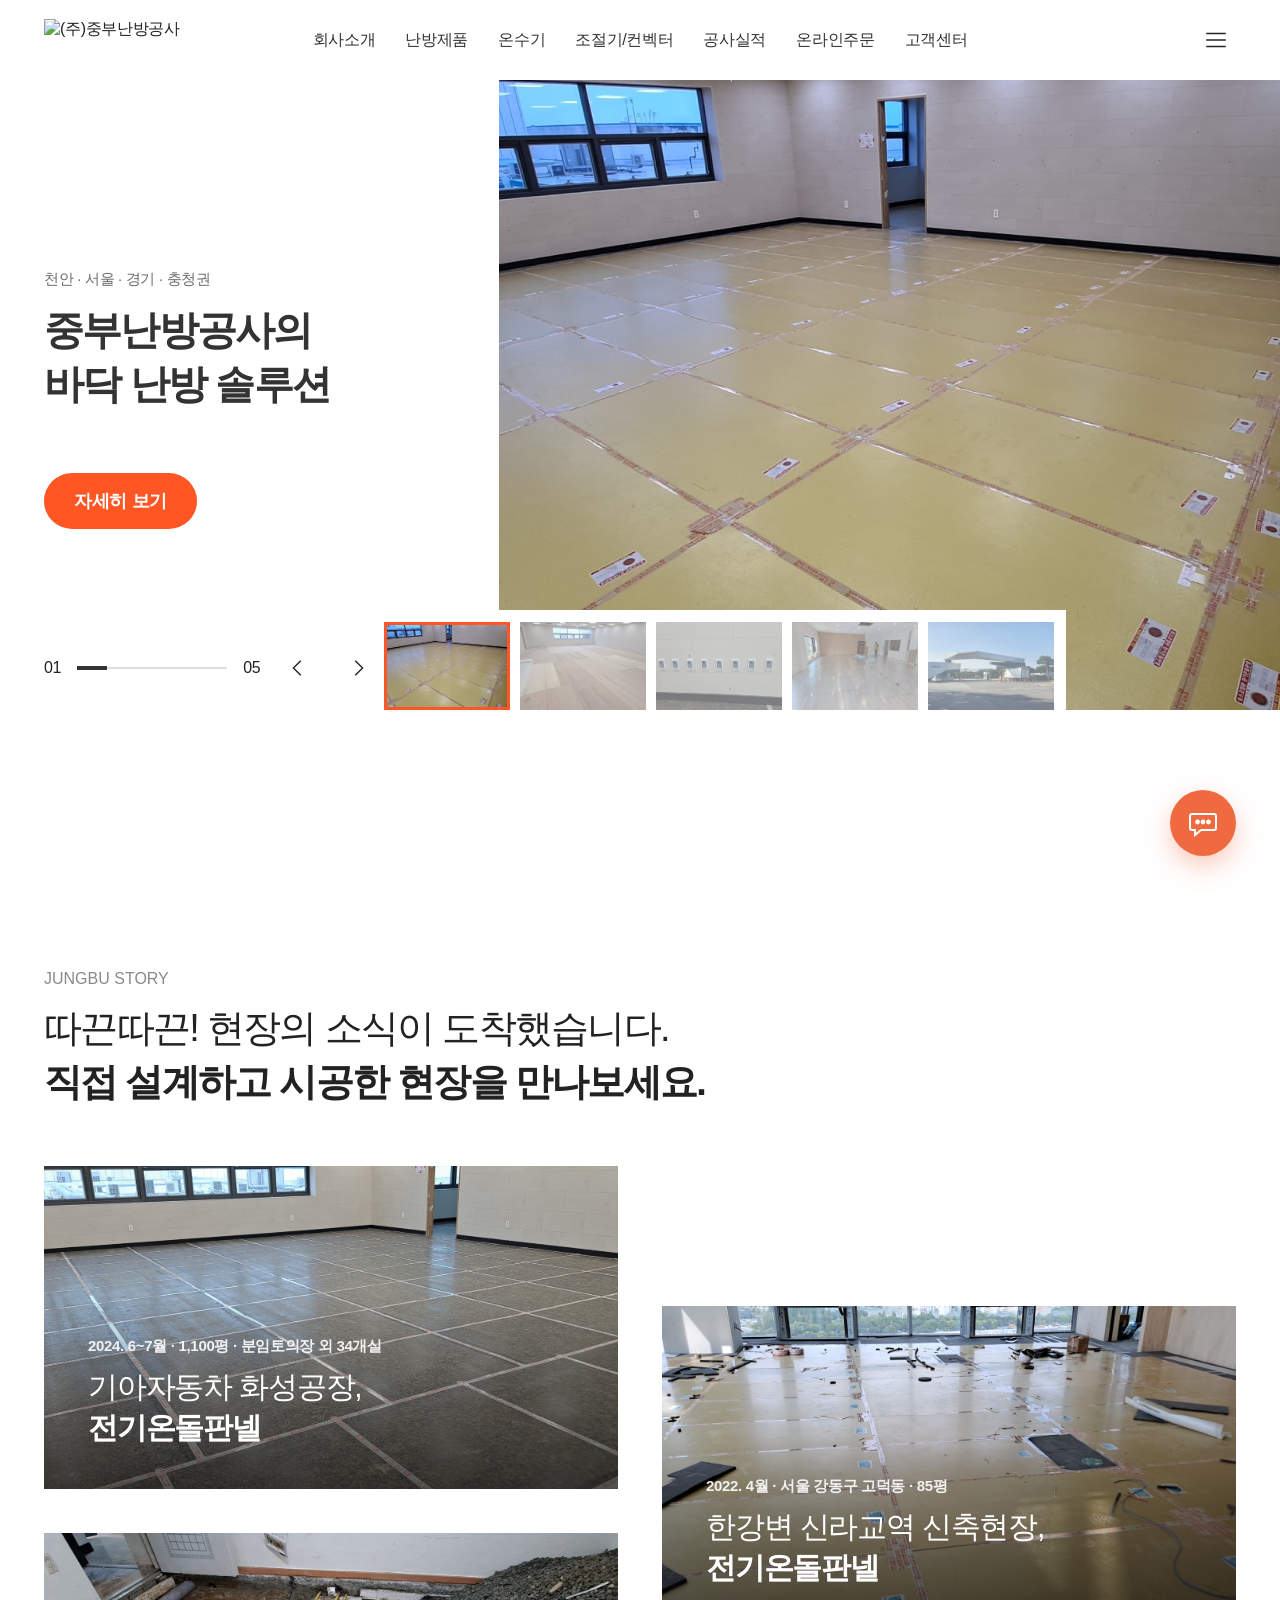
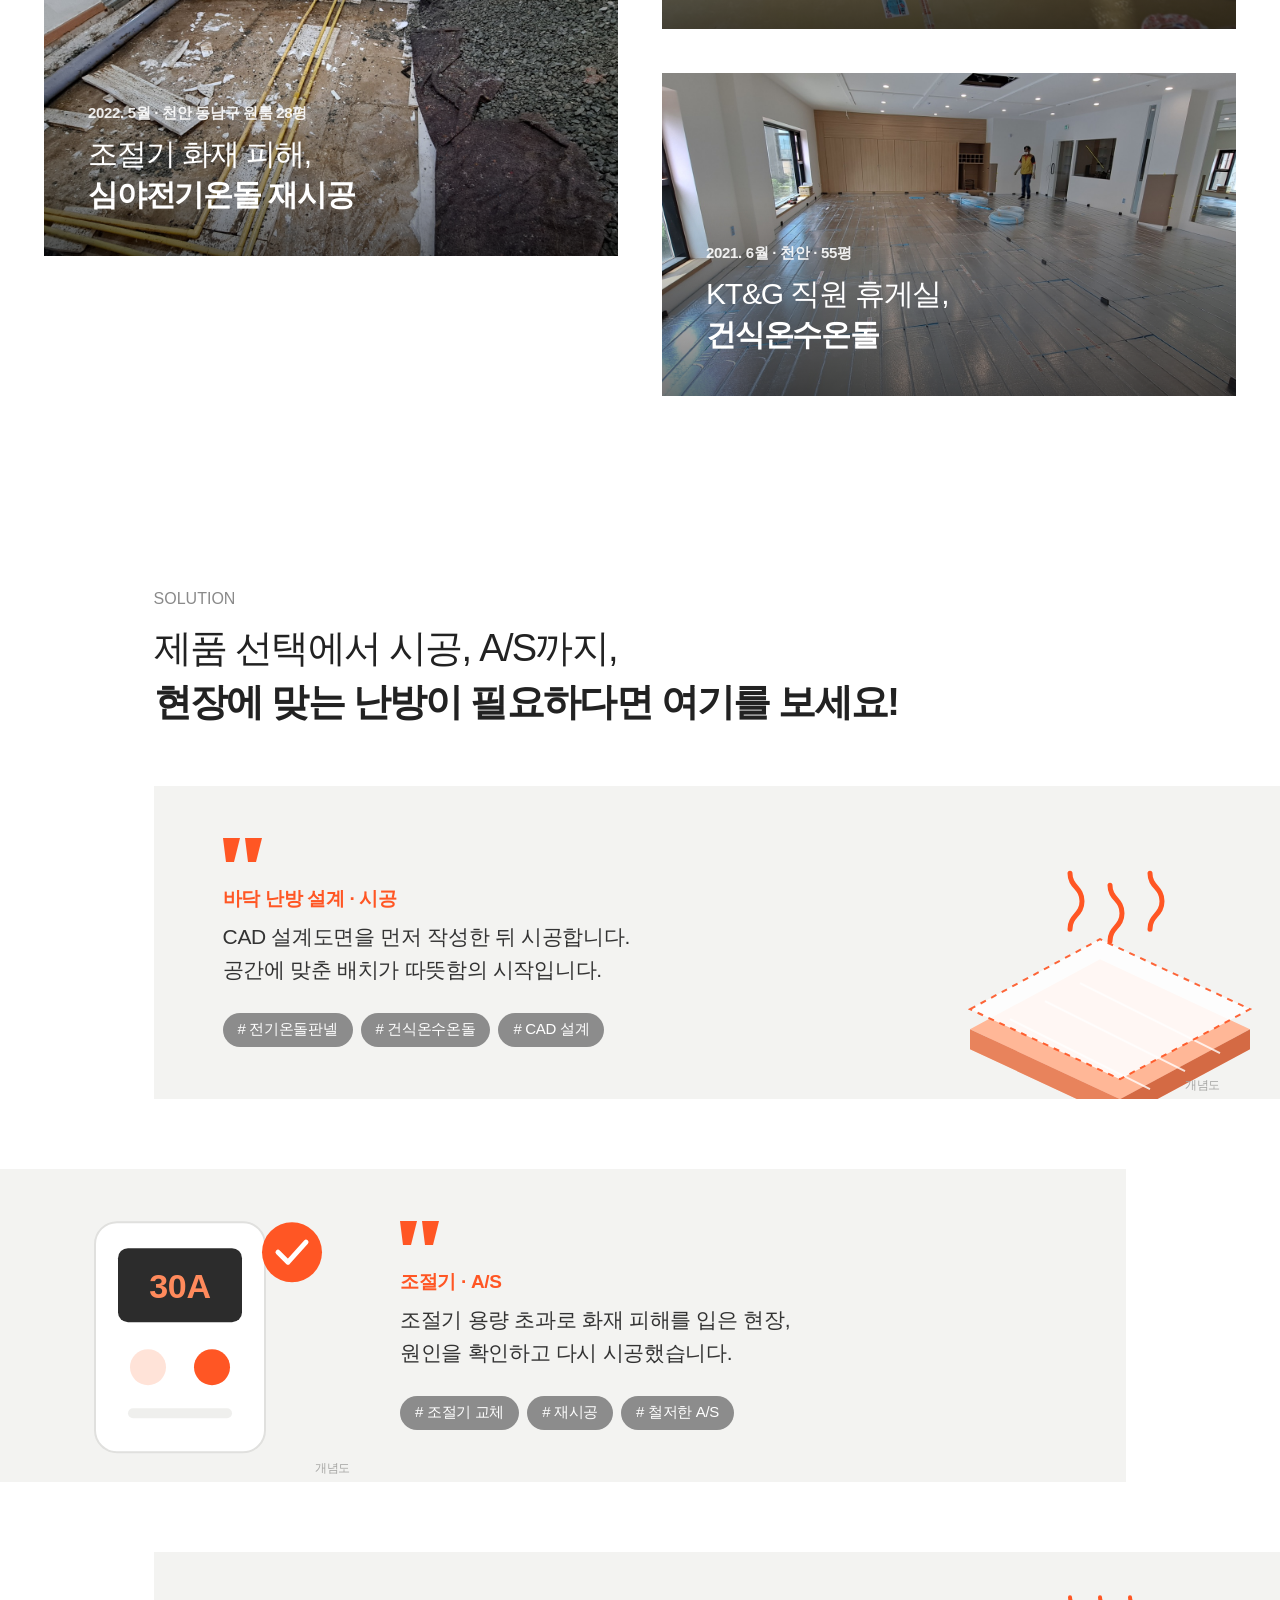
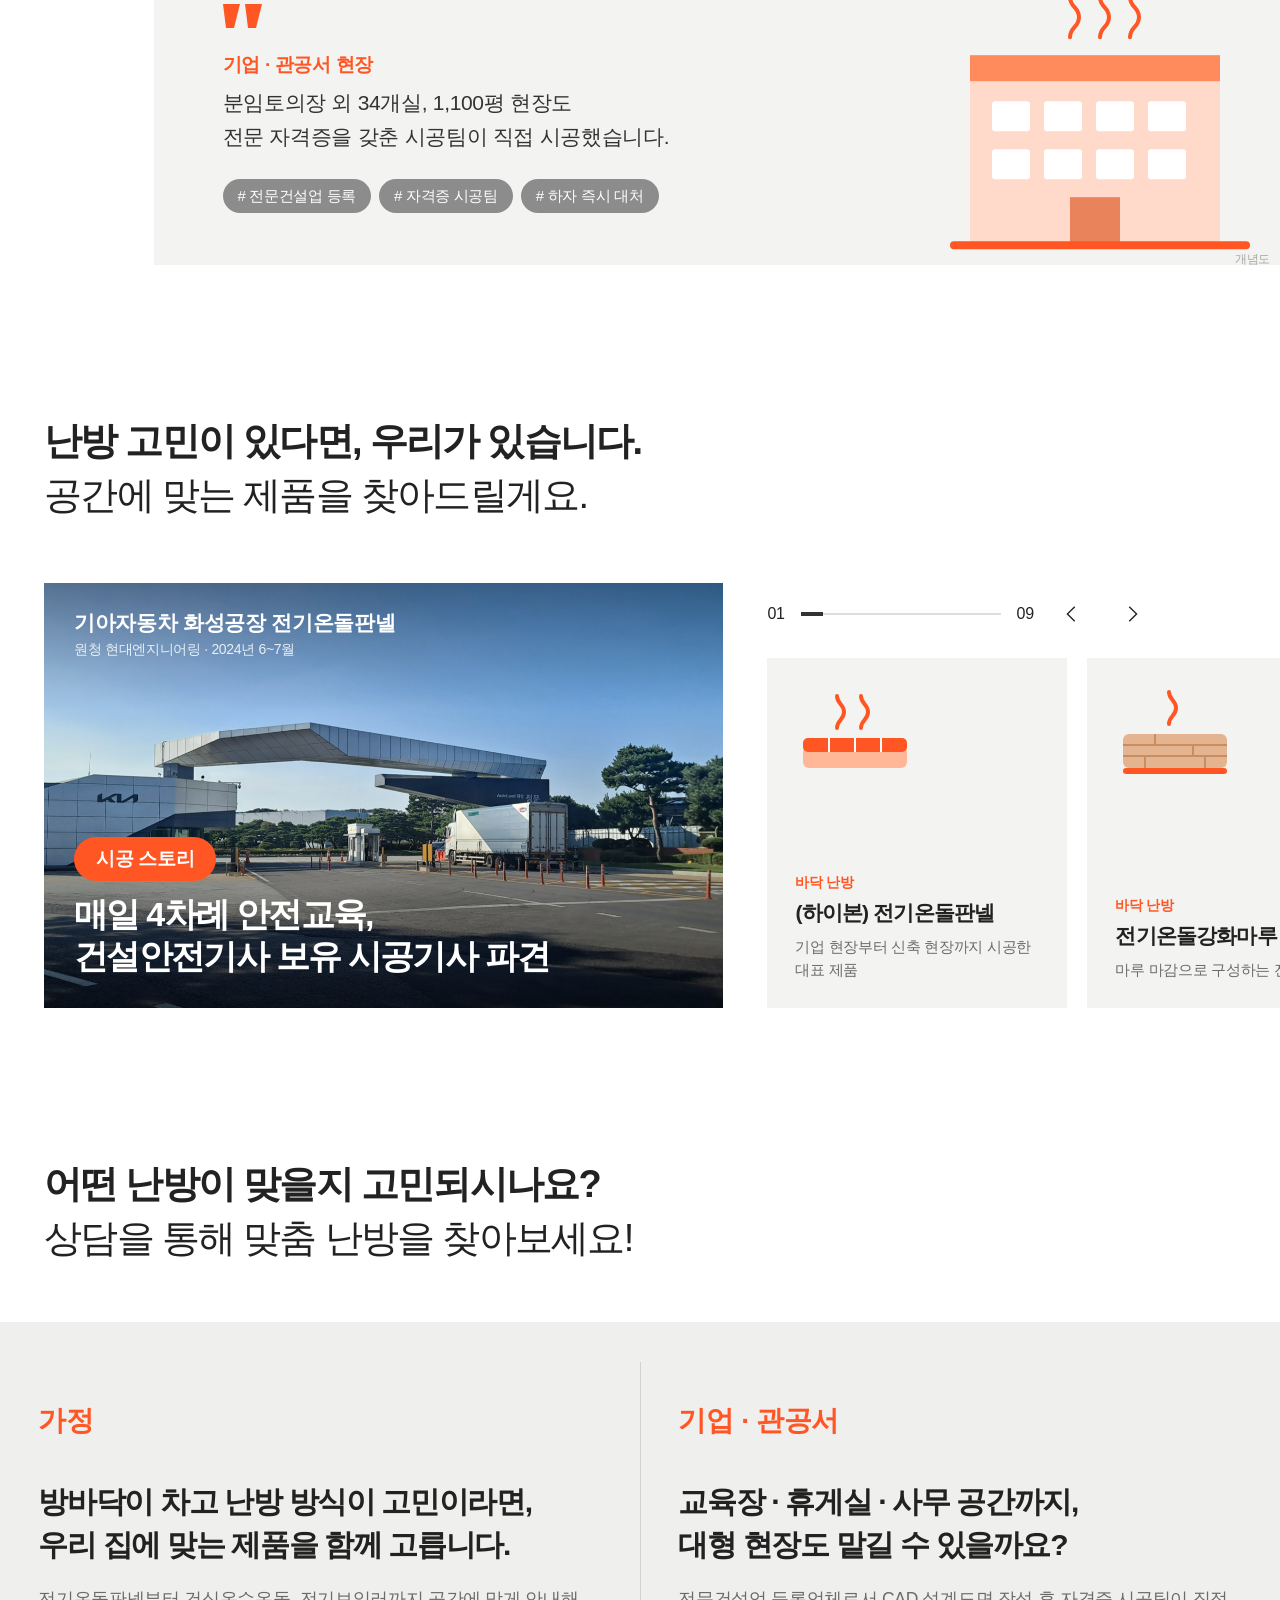
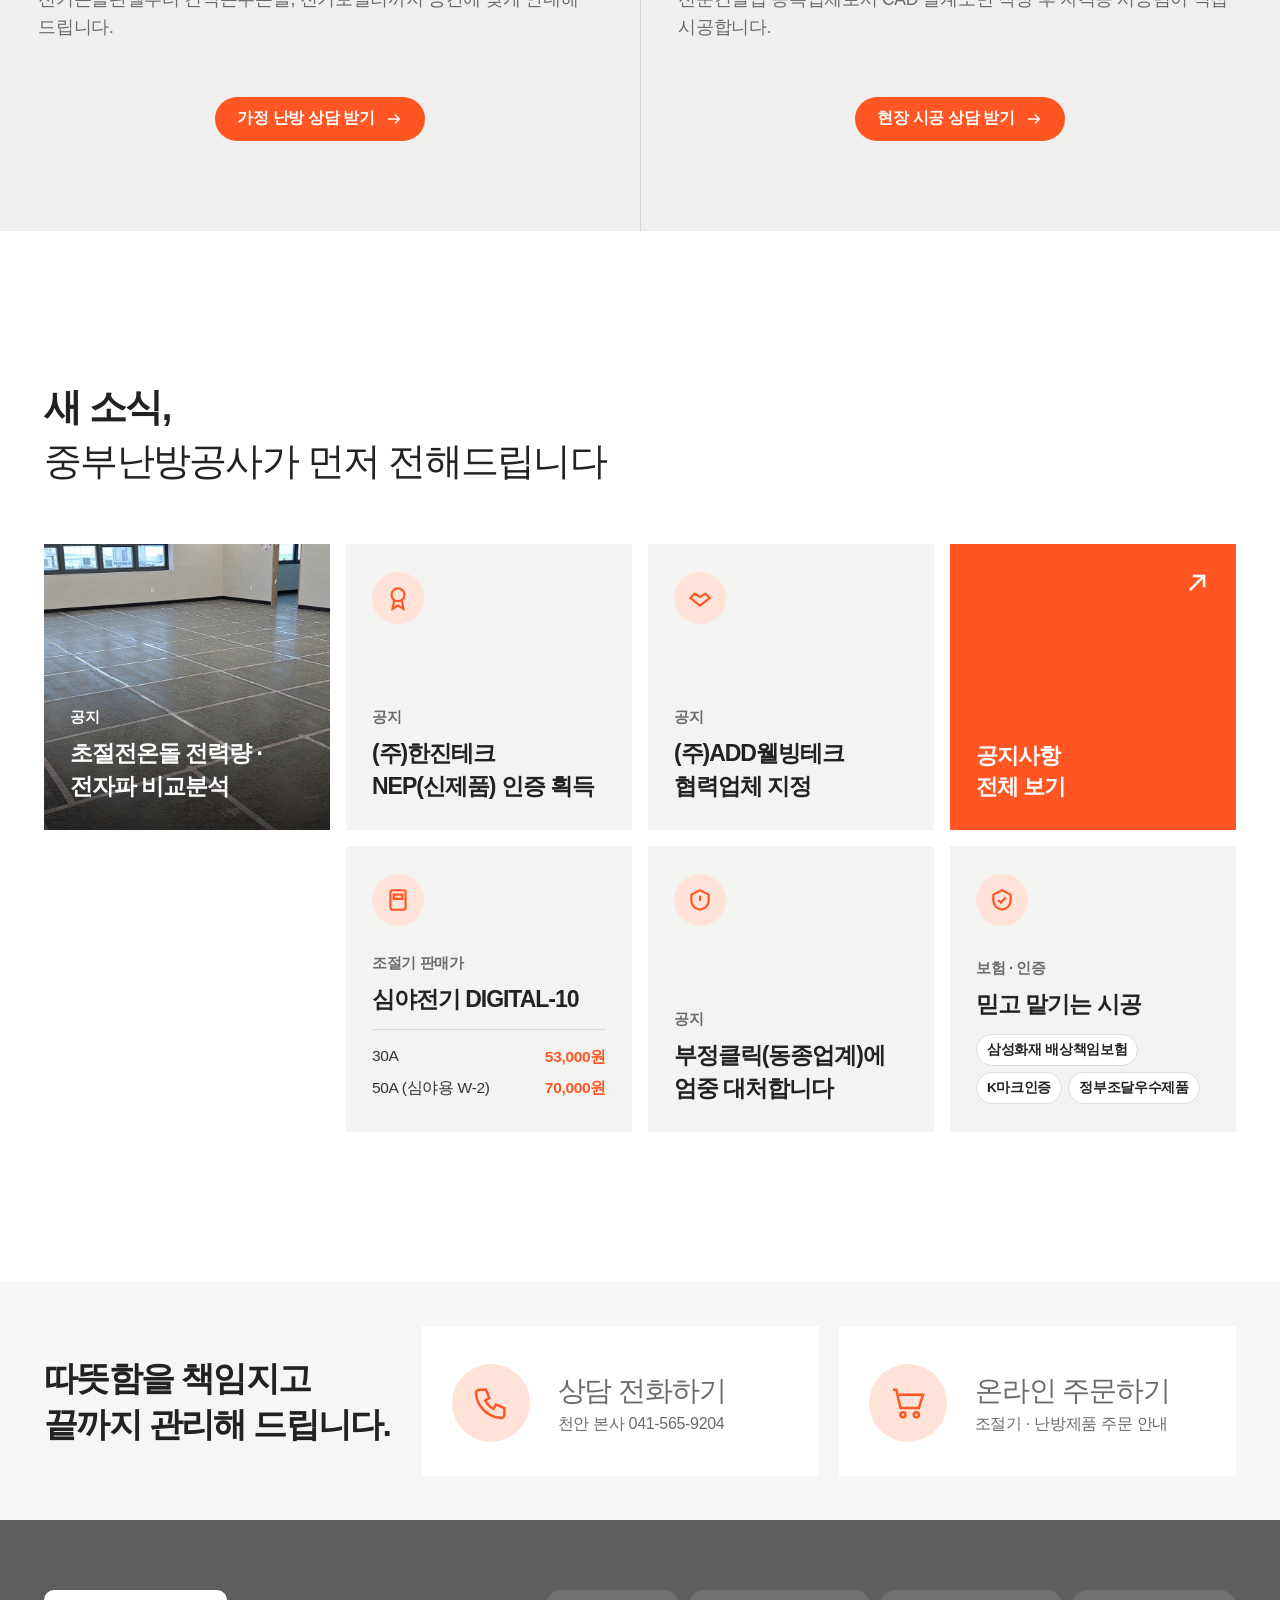
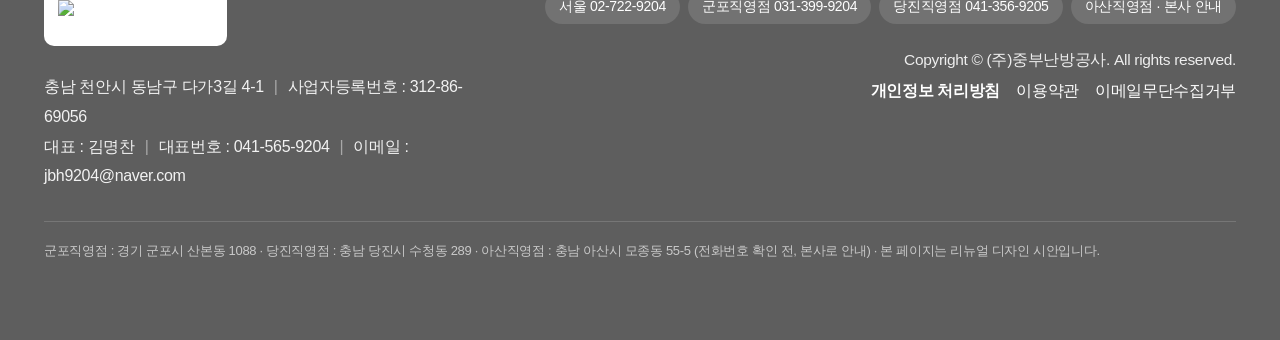
==== commit 092f1da5: "원본 로고로 교체" ====
--- a/b.html
+++ b/b.html
@@ -291,15 +291,18 @@
   .drawer-bd h3{font-size:18px;margin-bottom:8px}
   .drawer-bd li a{font-size:14.5px;padding:4px 0}
 }
+
+/* 원본 로고 */
+.logo-img{display:block;height:42px;width:auto}
+.logo-chip{display:inline-flex;background:#fff;border-radius:10px;padding:10px 14px}
+.logo-chip .logo-img{height:36px}
+@media (max-width:760px){.logo-img{height:34px}.logo-chip .logo-img{height:30px}}
 </style>
 </head>
 <body>
 
 <header class="hd" id="hd">
-  <a class="logo" href="#top" aria-label="중부난방공사 홈">
-    <svg viewBox="0 0 40 40" aria-hidden="true"><rect x="4" y="29" width="32" height="6" rx="3" fill="#FF5624"/><path d="M11 25c0-4 4-4 4-8s-4-4-4-8M20 25c0-4 4-4 4-8s-4-4-4-8M29 25c0-4 4-4 4-8s-4-4-4-8" fill="none" stroke="#FF5624" stroke-width="3" stroke-linecap="round"/></svg>
-    <span><b>중부난방공사</b><small>JUNGBU HEATING</small></span>
-  </a>
+  <a class="logo" href="#top" aria-label="중부난방공사 홈"><img class="logo-img" src="assets/logo.png" alt="(주)중부난방공사" width="245" height="57"></a>
   <nav class="gnb" aria-label="주메뉴">
     <a href="#">회사소개</a><a href="#product">난방제품</a><a href="#product">온수기</a><a href="#news">조절기/컨벡터</a><a href="#story">공사실적</a><a href="#">온라인주문</a><a href="#contact">고객센터</a>
   </nav>
@@ -311,7 +314,7 @@
 
 <div class="drawer" id="drawer" aria-hidden="true">
   <div class="drawer-hd">
-    <a class="logo" href="#top"><svg viewBox="0 0 40 40" aria-hidden="true"><rect x="4" y="29" width="32" height="6" rx="3" fill="#FF5624"/><path d="M11 25c0-4 4-4 4-8s-4-4-4-8M20 25c0-4 4-4 4-8s-4-4-4-8M29 25c0-4 4-4 4-8s-4-4-4-8" fill="none" stroke="#FF5624" stroke-width="3" stroke-linecap="round"/></svg><span><b>중부난방공사</b></span></a>
+    <a class="logo" href="#top" aria-label="중부난방공사 홈"><img class="logo-img" src="assets/logo.png" alt="(주)중부난방공사" width="245" height="57"></a>
     <button class="ic-btn" id="closeBtn" aria-label="전체메뉴 닫기"><svg viewBox="0 0 24 24" fill="none" stroke="currentColor" stroke-width="1.6"><path d="M5 5l14 14M19 5L5 19"/></svg></button>
   </div>
   <div class="drawer-bd">
@@ -499,7 +502,7 @@
 
 <footer class="ft">
   <div>
-    <a class="logo" href="#top"><svg viewBox="0 0 40 40" aria-hidden="true"><rect x="4" y="29" width="32" height="6" rx="3" fill="#fff"/><path d="M11 25c0-4 4-4 4-8s-4-4-4-8M20 25c0-4 4-4 4-8s-4-4-4-8M29 25c0-4 4-4 4-8s-4-4-4-8" fill="none" stroke="#FF8A5C" stroke-width="3" stroke-linecap="round"/></svg><span><b>(주)중부난방공사</b></span></a>
+    <a class="logo" href="#top" aria-label="중부난방공사 홈"><span class="logo-chip"><img class="logo-img" src="assets/logo.png" alt="(주)중부난방공사" width="245" height="57"></span></a>
     <address><span>충남 천안시 동남구 다가3길 4-1</span><i>|</i><span>사업자등록번호 : 312-86-69056</span><br><span>대표 : 김명찬</span><i>|</i><span>대표번호 : <a href="tel:041-565-9204">041-565-9204</a></span><i>|</i><span>이메일 : <a href="mailto:jbh9204@naver.com">jbh9204@naver.com</a></span></address>
   </div>
   <div class="ft-r">
